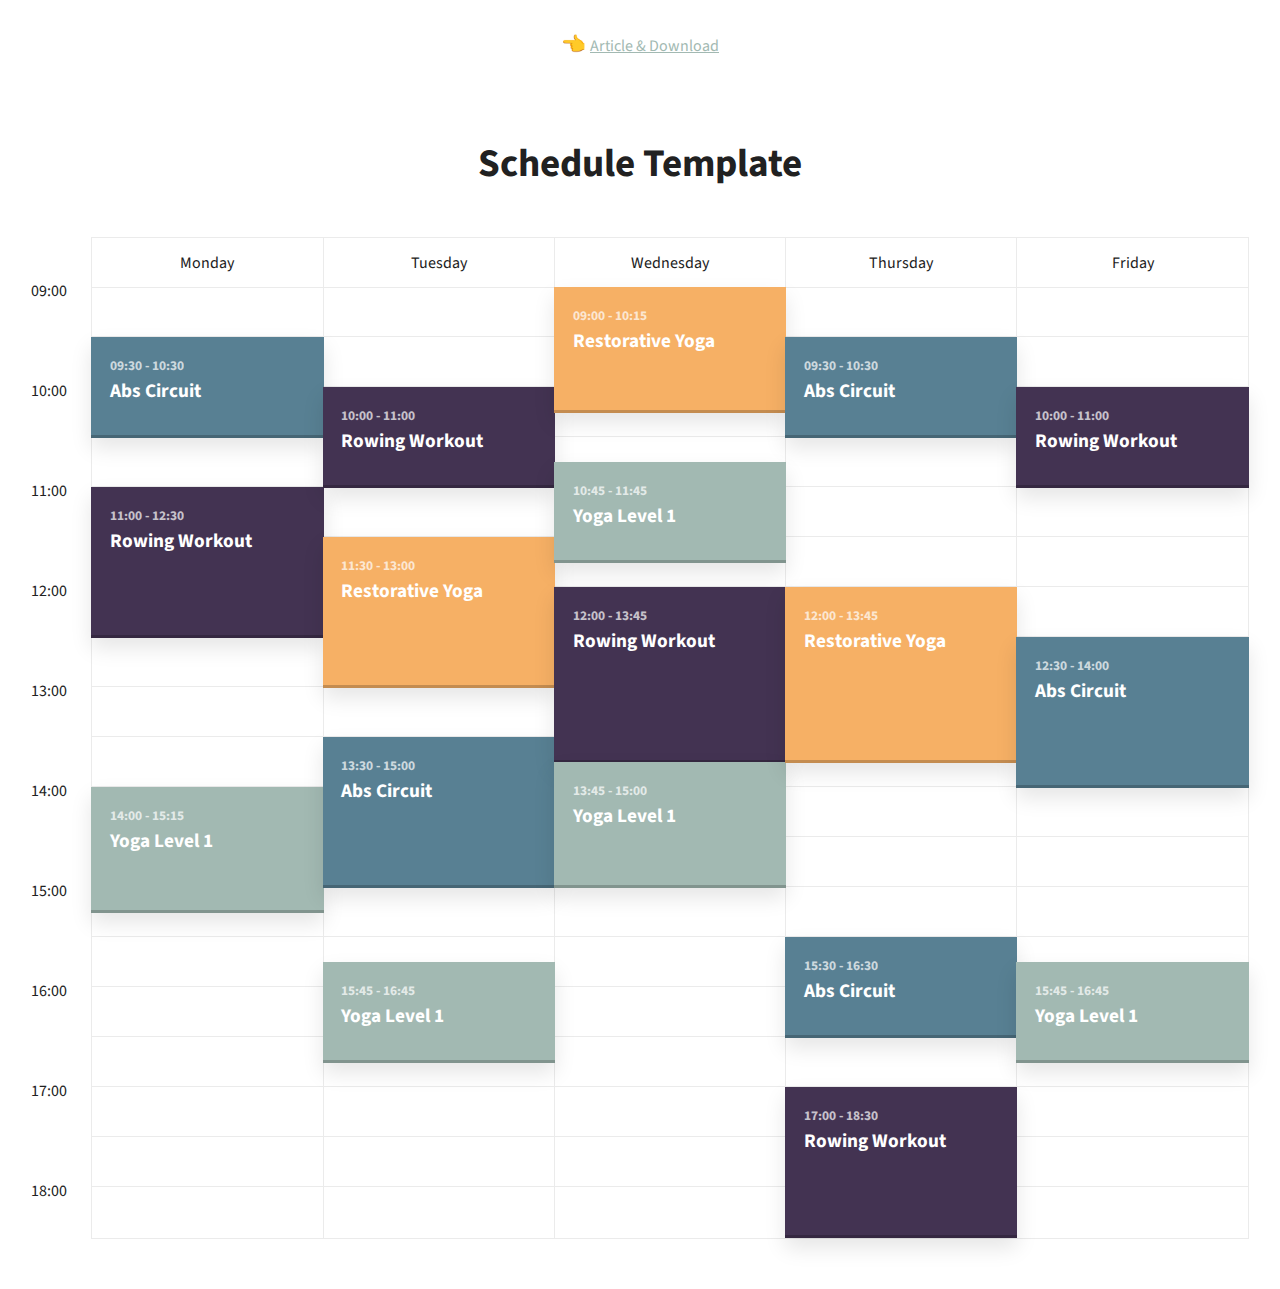
==== schedule-template-master/index.html @ 6dae5217 "better calendar placeholder" ====
<!doctype html>
<html lang="en">
<head>
  <meta charset="UTF-8">
  <meta name="viewport" content="width=device-width, initial-scale=1">
  <script>document.getElementsByTagName("html")[0].className += " js";</script>
  <link rel="stylesheet" href="assets/css/style.css">
  <title>Schedule Template | CodyHouse</title>
</head>
<body>
  <header class="cd-main-header text-center flex flex-column flex-center">
    <p class="margin-top-md margin-bottom-xl">👈 <a class="cd-article-link" href="https://codyhouse.co/gem/schedule-template">Article &amp; Download</a></p>

    <h1 class="text-xl">Schedule Template</h1>
  </header>

  <div class="cd-schedule cd-schedule--loading margin-top-lg margin-bottom-lg js-cd-schedule">
    <div class="cd-schedule__timeline">
      <ul>
        <li><span>09:00</span></li>
        <li><span>09:30</span></li>
        <li><span>10:00</span></li>
        <li><span>10:30</span></li>
        <li><span>11:00</span></li>
        <li><span>11:30</span></li>
        <li><span>12:00</span></li>
        <li><span>12:30</span></li>
        <li><span>13:00</span></li>
        <li><span>13:30</span></li>
        <li><span>14:00</span></li>
        <li><span>14:30</span></li>
        <li><span>15:00</span></li>
        <li><span>15:30</span></li>
        <li><span>16:00</span></li>
        <li><span>16:30</span></li>
        <li><span>17:00</span></li>
        <li><span>17:30</span></li>
        <li><span>18:00</span></li>
      </ul>
    </div> <!-- .cd-schedule__timeline -->
  
    <div class="cd-schedule__events">
      <ul>
        <li class="cd-schedule__group">
          <div class="cd-schedule__top-info"><span>Monday</span></div>
  
          <ul>
            <li class="cd-schedule__event">
              <a data-start="09:30" data-end="10:30" data-content="event-abs-circuit" data-event="event-1" href="#0">
                <em class="cd-schedule__name">Abs Circuit</em>
              </a>
            </li>
  
            <li class="cd-schedule__event">
              <a data-start="11:00" data-end="12:30" data-content="event-rowing-workout" data-event="event-2" href="#0">
                <em class="cd-schedule__name">Rowing Workout</em>
              </a>
            </li>
  
            <li class="cd-schedule__event">
              <a data-start="14:00" data-end="15:15"  data-content="event-yoga-1" data-event="event-3" href="#0">
                <em class="cd-schedule__name">Yoga Level 1</em>
              </a>
            </li>
          </ul>
        </li>
  
        <li class="cd-schedule__group">
          <div class="cd-schedule__top-info"><span>Tuesday</span></div>
  
          <ul>
            <li class="cd-schedule__event">
              <a data-start="10:00" data-end="11:00"  data-content="event-rowing-workout" data-event="event-2" href="#0">
                <em class="cd-schedule__name">Rowing Workout</em>
              </a>
            </li>
  
            <li class="cd-schedule__event">
              <a data-start="11:30" data-end="13:00"  data-content="event-restorative-yoga" data-event="event-4" href="#0">
                <em class="cd-schedule__name">Restorative Yoga</em>
              </a>
            </li>
  
            <li class="cd-schedule__event">
              <a data-start="13:30" data-end="15:00" data-content="event-abs-circuit" data-event="event-1" href="#0">
                <em class="cd-schedule__name">Abs Circuit</em>
              </a>
            </li>
  
            <li class="cd-schedule__event">
              <a data-start="15:45" data-end="16:45"  data-content="event-yoga-1" data-event="event-3" href="#0">
                <em class="cd-schedule__name">Yoga Level 1</em>
              </a>
            </li>
          </ul>
        </li>
  
        <li class="cd-schedule__group">
          <div class="cd-schedule__top-info"><span>Wednesday</span></div>
  
          <ul>
            <li class="cd-schedule__event">
              <a data-start="09:00" data-end="10:15" data-content="event-restorative-yoga" data-event="event-4" href="#0">
                <em class="cd-schedule__name">Restorative Yoga</em>
              </a>
            </li>
  
            <li class="cd-schedule__event">
              <a data-start="10:45" data-end="11:45" data-content="event-yoga-1" data-event="event-3" href="#0">
                <em class="cd-schedule__name">Yoga Level 1</em>
              </a>
            </li>
  
            <li class="cd-schedule__event">
              <a data-start="12:00" data-end="13:45"  data-content="event-rowing-workout" data-event="event-2" href="#0">
                <em class="cd-schedule__name">Rowing Workout</em>
              </a>
            </li>
  
            <li class="cd-schedule__event">
              <a data-start="13:45" data-end="15:00" data-content="event-yoga-1" data-event="event-3" href="#0">
                <em class="cd-schedule__name">Yoga Level 1</em>
              </a>
            </li>
          </ul>
        </li>
  
        <li class="cd-schedule__group">
          <div class="cd-schedule__top-info"><span>Thursday</span></div>
  
          <ul>
            <li class="cd-schedule__event">
              <a data-start="09:30" data-end="10:30" data-content="event-abs-circuit" data-event="event-1" href="#0">
                <em class="cd-schedule__name">Abs Circuit</em>
              </a>
            </li>
  
            <li class="cd-schedule__event">
              <a data-start="12:00" data-end="13:45" data-content="event-restorative-yoga" data-event="event-4" href="#0">
                <em class="cd-schedule__name">Restorative Yoga</em>
              </a>
            </li>
  
            <li class="cd-schedule__event">
              <a data-start="15:30" data-end="16:30" data-content="event-abs-circuit" data-event="event-1" href="#0">
                <em class="cd-schedule__name">Abs Circuit</em>
              </a>
            </li>
  
            <li class="cd-schedule__event">
              <a data-start="17:00" data-end="18:30"  data-content="event-rowing-workout" data-event="event-2" href="#0">
                <em class="cd-schedule__name">Rowing Workout</em>
              </a>
            </li>
          </ul>
        </li>
  
        <li class="cd-schedule__group">
          <div class="cd-schedule__top-info"><span>Friday</span></div>
  
          <ul>
            <li class="cd-schedule__event">
              <a data-start="10:00" data-end="11:00"  data-content="event-rowing-workout" data-event="event-2" href="#0">
                <em class="cd-schedule__name">Rowing Workout</em>
              </a>
            </li>
  
            <li class="cd-schedule__event">
              <a data-start="12:30" data-end="14:00" data-content="event-abs-circuit" data-event="event-1" href="#0">
                <em class="cd-schedule__name">Abs Circuit</em>
              </a>
            </li>
  
            <li class="cd-schedule__event">
              <a data-start="15:45" data-end="16:45"  data-content="event-yoga-1" data-event="event-3" href="#0">
                <em class="cd-schedule__name">Yoga Level 1</em>
              </a>
            </li>
          </ul>
        </li>
      </ul>
    </div>
  
    <div class="cd-schedule-modal">
      <header class="cd-schedule-modal__header">
        <div class="cd-schedule-modal__content">
          <span class="cd-schedule-modal__date"></span>
          <h3 class="cd-schedule-modal__name"></h3>
        </div>
  
        <div class="cd-schedule-modal__header-bg"></div>
      </header>
  
      <div class="cd-schedule-modal__body">
        <div class="cd-schedule-modal__event-info"></div>
        <div class="cd-schedule-modal__body-bg"></div>
      </div>
  
      <a href="#0" class="cd-schedule-modal__close text-replace">Close</a>
    </div>
  
    <div class="cd-schedule__cover-layer"></div>
  </div> <!-- .cd-schedule -->

  <script src="assets/js/util.js"></script> <!-- util functions included in the CodyHouse framework -->
  <script src="assets/js/main.js"></script>
</body>
</html>
---- schedule-template-master/assets/css/style.css ----
@import url("https://fonts.googleapis.com/css?family=Source+Sans+Pro:400,600");*,*::after,*::before{box-sizing:inherit}*{font:inherit}html,body,div,span,applet,object,iframe,h1,h2,h3,h4,h5,h6,p,blockquote,pre,a,abbr,acronym,address,big,cite,code,del,dfn,em,img,ins,kbd,q,s,samp,small,strike,strong,sub,sup,tt,var,b,u,i,center,dl,dt,dd,ol,ul,li,fieldset,form,label,legend,table,caption,tbody,tfoot,thead,tr,th,td,article,aside,canvas,details,embed,figure,figcaption,footer,header,hgroup,menu,nav,output,ruby,section,summary,time,mark,audio,video,hr{margin:0;padding:0;border:0}html{box-sizing:border-box}body{background-color:hsl(0, 0%, 100%);background-color:var(--color-bg, white)}article,aside,details,figcaption,figure,footer,header,hgroup,menu,nav,section,main,form legend{display:block}ol,ul{list-style:none}blockquote,q{quotes:none}button,input,textarea,select{margin:0}.btn,.form-control,.link,.reset{background-color:transparent;padding:0;border:0;border-radius:0;color:inherit;line-height:inherit;-webkit-appearance:none;-moz-appearance:none;appearance:none}select.form-control::-ms-expand{display:none}textarea{resize:vertical;overflow:auto;vertical-align:top}input::-ms-clear{display:none}table{border-collapse:collapse;border-spacing:0}img,video,svg{max-width:100%}[data-theme]{background-color:hsl(0, 0%, 100%);background-color:var(--color-bg, #fff);color:hsl(240, 4%, 20%);color:var(--color-contrast-high, #313135)}:root{--space-unit:  1em;--space-xxxxs: calc(0.125*var(--space-unit));--space-xxxs:  calc(0.25*var(--space-unit));--space-xxs:   calc(0.375*var(--space-unit));--space-xs:    calc(0.5*var(--space-unit));--space-sm:    calc(0.75*var(--space-unit));--space-md:    calc(1.25*var(--space-unit));--space-lg:    calc(2*var(--space-unit));--space-xl:    calc(3.25*var(--space-unit));--space-xxl:   calc(5.25*var(--space-unit));--space-xxxl:  calc(8.5*var(--space-unit));--space-xxxxl: calc(13.75*var(--space-unit));--component-padding: var(--space-md)}:root{--max-width-xxs: 32rem;--max-width-xs:  38rem;--max-width-sm:  48rem;--max-width-md:  64rem;--max-width-lg:  80rem;--max-width-xl:  90rem;--max-width-xxl: 120rem}.container{width:calc(100% - 1.25em);width:calc(100% - 2*var(--component-padding));margin-left:auto;margin-right:auto}.max-width-xxs{max-width:32rem;max-width:var(--max-width-xxs)}.max-width-xs{max-width:38rem;max-width:var(--max-width-xs)}.max-width-sm{max-width:48rem;max-width:var(--max-width-sm)}.max-width-md{max-width:64rem;max-width:var(--max-width-md)}.max-width-lg{max-width:80rem;max-width:var(--max-width-lg)}.max-width-xl{max-width:90rem;max-width:var(--max-width-xl)}.max-width-xxl{max-width:120rem;max-width:var(--max-width-xxl)}.max-width-adaptive-sm{max-width:38rem;max-width:var(--max-width-xs)}@media (min-width: 64rem){.max-width-adaptive-sm{max-width:48rem;max-width:var(--max-width-sm)}}.max-width-adaptive-md{max-width:38rem;max-width:var(--max-width-xs)}@media (min-width: 64rem){.max-width-adaptive-md{max-width:64rem;max-width:var(--max-width-md)}}.max-width-adaptive,.max-width-adaptive-lg{max-width:38rem;max-width:var(--max-width-xs)}@media (min-width: 64rem){.max-width-adaptive,.max-width-adaptive-lg{max-width:64rem;max-width:var(--max-width-md)}}@media (min-width: 90rem){.max-width-adaptive,.max-width-adaptive-lg{max-width:80rem;max-width:var(--max-width-lg)}}.max-width-adaptive-xl{max-width:38rem;max-width:var(--max-width-xs)}@media (min-width: 64rem){.max-width-adaptive-xl{max-width:64rem;max-width:var(--max-width-md)}}@media (min-width: 90rem){.max-width-adaptive-xl{max-width:90rem;max-width:var(--max-width-xl)}}.grid{--grid-gap: 0px;display:-ms-flexbox;display:flex;-ms-flex-wrap:wrap;flex-wrap:wrap}.grid>*{-ms-flex-preferred-size:100%;flex-basis:100%}[class*="grid-gap"]{margin-bottom:1em * -1;margin-bottom:calc(var(--grid-gap, 1em)*-1);margin-right:1em * -1;margin-right:calc(var(--grid-gap, 1em)*-1)}[class*="grid-gap"]>*{margin-bottom:1em;margin-bottom:var(--grid-gap, 1em);margin-right:1em;margin-right:var(--grid-gap, 1em)}.grid-gap-xxxxs{--grid-gap: var(--space-xxxxs)}.grid-gap-xxxs{--grid-gap: var(--space-xxxs)}.grid-gap-xxs{--grid-gap: var(--space-xxs)}.grid-gap-xs{--grid-gap: var(--space-xs)}.grid-gap-sm{--grid-gap: var(--space-sm)}.grid-gap-md{--grid-gap: var(--space-md)}.grid-gap-lg{--grid-gap: var(--space-lg)}.grid-gap-xl{--grid-gap: var(--space-xl)}.grid-gap-xxl{--grid-gap: var(--space-xxl)}.grid-gap-xxxl{--grid-gap: var(--space-xxxl)}.grid-gap-xxxxl{--grid-gap: var(--space-xxxxl)}.col{-ms-flex-positive:1;flex-grow:1;-ms-flex-preferred-size:0;flex-basis:0;max-width:100%}.col-1{-ms-flex-preferred-size:calc(8.33% - 0.01px - 1em);-ms-flex-preferred-size:calc(8.33% - 0.01px - var(--grid-gap, 1em));flex-basis:calc(8.33% - 0.01px - 1em);flex-basis:calc(8.33% - 0.01px - var(--grid-gap, 1em));max-width:calc(8.33% - 0.01px - 1em);max-width:calc(8.33% - 0.01px - var(--grid-gap, 1em))}.col-2{-ms-flex-preferred-size:calc(16.66% - 0.01px - 1em);-ms-flex-preferred-size:calc(16.66% - 0.01px - var(--grid-gap, 1em));flex-basis:calc(16.66% - 0.01px - 1em);flex-basis:calc(16.66% - 0.01px - var(--grid-gap, 1em));max-width:calc(16.66% - 0.01px - 1em);max-width:calc(16.66% - 0.01px - var(--grid-gap, 1em))}.col-3{-ms-flex-preferred-size:calc(25% - 0.01px - 1em);-ms-flex-preferred-size:calc(25% - 0.01px - var(--grid-gap, 1em));flex-basis:calc(25% - 0.01px - 1em);flex-basis:calc(25% - 0.01px - var(--grid-gap, 1em));max-width:calc(25% - 0.01px - 1em);max-width:calc(25% - 0.01px - var(--grid-gap, 1em))}.col-4{-ms-flex-preferred-size:calc(33.33% - 0.01px - 1em);-ms-flex-preferred-size:calc(33.33% - 0.01px - var(--grid-gap, 1em));flex-basis:calc(33.33% - 0.01px - 1em);flex-basis:calc(33.33% - 0.01px - var(--grid-gap, 1em));max-width:calc(33.33% - 0.01px - 1em);max-width:calc(33.33% - 0.01px - var(--grid-gap, 1em))}.col-5{-ms-flex-preferred-size:calc(41.66% - 0.01px - 1em);-ms-flex-preferred-size:calc(41.66% - 0.01px - var(--grid-gap, 1em));flex-basis:calc(41.66% - 0.01px - 1em);flex-basis:calc(41.66% - 0.01px - var(--grid-gap, 1em));max-width:calc(41.66% - 0.01px - 1em);max-width:calc(41.66% - 0.01px - var(--grid-gap, 1em))}.col-6{-ms-flex-preferred-size:calc(50% - 0.01px - 1em);-ms-flex-preferred-size:calc(50% - 0.01px - var(--grid-gap, 1em));flex-basis:calc(50% - 0.01px - 1em);flex-basis:calc(50% - 0.01px - var(--grid-gap, 1em));max-width:calc(50% - 0.01px - 1em);max-width:calc(50% - 0.01px - var(--grid-gap, 1em))}.col-7{-ms-flex-preferred-size:calc(58.33% - 0.01px - 1em);-ms-flex-preferred-size:calc(58.33% - 0.01px - var(--grid-gap, 1em));flex-basis:calc(58.33% - 0.01px - 1em);flex-basis:calc(58.33% - 0.01px - var(--grid-gap, 1em));max-width:calc(58.33% - 0.01px - 1em);max-width:calc(58.33% - 0.01px - var(--grid-gap, 1em))}.col-8{-ms-flex-preferred-size:calc(66.66% - 0.01px - 1em);-ms-flex-preferred-size:calc(66.66% - 0.01px - var(--grid-gap, 1em));flex-basis:calc(66.66% - 0.01px - 1em);flex-basis:calc(66.66% - 0.01px - var(--grid-gap, 1em));max-width:calc(66.66% - 0.01px - 1em);max-width:calc(66.66% - 0.01px - var(--grid-gap, 1em))}.col-9{-ms-flex-preferred-size:calc(75% - 0.01px - 1em);-ms-flex-preferred-size:calc(75% - 0.01px - var(--grid-gap, 1em));flex-basis:calc(75% - 0.01px - 1em);flex-basis:calc(75% - 0.01px - var(--grid-gap, 1em));max-width:calc(75% - 0.01px - 1em);max-width:calc(75% - 0.01px - var(--grid-gap, 1em))}.col-10{-ms-flex-preferred-size:calc(83.33% - 0.01px - 1em);-ms-flex-preferred-size:calc(83.33% - 0.01px - var(--grid-gap, 1em));flex-basis:calc(83.33% - 0.01px - 1em);flex-basis:calc(83.33% - 0.01px - var(--grid-gap, 1em));max-width:calc(83.33% - 0.01px - 1em);max-width:calc(83.33% - 0.01px - var(--grid-gap, 1em))}.col-11{-ms-flex-preferred-size:calc(91.66% - 0.01px - 1em);-ms-flex-preferred-size:calc(91.66% - 0.01px - var(--grid-gap, 1em));flex-basis:calc(91.66% - 0.01px - 1em);flex-basis:calc(91.66% - 0.01px - var(--grid-gap, 1em));max-width:calc(91.66% - 0.01px - 1em);max-width:calc(91.66% - 0.01px - var(--grid-gap, 1em))}.col-12{-ms-flex-preferred-size:calc(100% - 0.01px - 1em);-ms-flex-preferred-size:calc(100% - 0.01px - var(--grid-gap, 1em));flex-basis:calc(100% - 0.01px - 1em);flex-basis:calc(100% - 0.01px - var(--grid-gap, 1em));max-width:calc(100% - 0.01px - 1em);max-width:calc(100% - 0.01px - var(--grid-gap, 1em))}@media (min-width: 32rem){.col\@xs{-ms-flex-positive:1;flex-grow:1;-ms-flex-preferred-size:0;flex-basis:0;max-width:100%}.col-1\@xs{-ms-flex-preferred-size:calc(8.33% - 0.01px - 1em);-ms-flex-preferred-size:calc(8.33% - 0.01px - var(--grid-gap, 1em));flex-basis:calc(8.33% - 0.01px - 1em);flex-basis:calc(8.33% - 0.01px - var(--grid-gap, 1em));max-width:calc(8.33% - 0.01px - 1em);max-width:calc(8.33% - 0.01px - var(--grid-gap, 1em))}.col-2\@xs{-ms-flex-preferred-size:calc(16.66% - 0.01px - 1em);-ms-flex-preferred-size:calc(16.66% - 0.01px - var(--grid-gap, 1em));flex-basis:calc(16.66% - 0.01px - 1em);flex-basis:calc(16.66% - 0.01px - var(--grid-gap, 1em));max-width:calc(16.66% - 0.01px - 1em);max-width:calc(16.66% - 0.01px - var(--grid-gap, 1em))}.col-3\@xs{-ms-flex-preferred-size:calc(25% - 0.01px - 1em);-ms-flex-preferred-size:calc(25% - 0.01px - var(--grid-gap, 1em));flex-basis:calc(25% - 0.01px - 1em);flex-basis:calc(25% - 0.01px - var(--grid-gap, 1em));max-width:calc(25% - 0.01px - 1em);max-width:calc(25% - 0.01px - var(--grid-gap, 1em))}.col-4\@xs{-ms-flex-preferred-size:calc(33.33% - 0.01px - 1em);-ms-flex-preferred-size:calc(33.33% - 0.01px - var(--grid-gap, 1em));flex-basis:calc(33.33% - 0.01px - 1em);flex-basis:calc(33.33% - 0.01px - var(--grid-gap, 1em));max-width:calc(33.33% - 0.01px - 1em);max-width:calc(33.33% - 0.01px - var(--grid-gap, 1em))}.col-5\@xs{-ms-flex-preferred-size:calc(41.66% - 0.01px - 1em);-ms-flex-preferred-size:calc(41.66% - 0.01px - var(--grid-gap, 1em));flex-basis:calc(41.66% - 0.01px - 1em);flex-basis:calc(41.66% - 0.01px - var(--grid-gap, 1em));max-width:calc(41.66% - 0.01px - 1em);max-width:calc(41.66% - 0.01px - var(--grid-gap, 1em))}.col-6\@xs{-ms-flex-preferred-size:calc(50% - 0.01px - 1em);-ms-flex-preferred-size:calc(50% - 0.01px - var(--grid-gap, 1em));flex-basis:calc(50% - 0.01px - 1em);flex-basis:calc(50% - 0.01px - var(--grid-gap, 1em));max-width:calc(50% - 0.01px - 1em);max-width:calc(50% - 0.01px - var(--grid-gap, 1em))}.col-7\@xs{-ms-flex-preferred-size:calc(58.33% - 0.01px - 1em);-ms-flex-preferred-size:calc(58.33% - 0.01px - var(--grid-gap, 1em));flex-basis:calc(58.33% - 0.01px - 1em);flex-basis:calc(58.33% - 0.01px - var(--grid-gap, 1em));max-width:calc(58.33% - 0.01px - 1em);max-width:calc(58.33% - 0.01px - var(--grid-gap, 1em))}.col-8\@xs{-ms-flex-preferred-size:calc(66.66% - 0.01px - 1em);-ms-flex-preferred-size:calc(66.66% - 0.01px - var(--grid-gap, 1em));flex-basis:calc(66.66% - 0.01px - 1em);flex-basis:calc(66.66% - 0.01px - var(--grid-gap, 1em));max-width:calc(66.66% - 0.01px - 1em);max-width:calc(66.66% - 0.01px - var(--grid-gap, 1em))}.col-9\@xs{-ms-flex-preferred-size:calc(75% - 0.01px - 1em);-ms-flex-preferred-size:calc(75% - 0.01px - var(--grid-gap, 1em));flex-basis:calc(75% - 0.01px - 1em);flex-basis:calc(75% - 0.01px - var(--grid-gap, 1em));max-width:calc(75% - 0.01px - 1em);max-width:calc(75% - 0.01px - var(--grid-gap, 1em))}.col-10\@xs{-ms-flex-preferred-size:calc(83.33% - 0.01px - 1em);-ms-flex-preferred-size:calc(83.33% - 0.01px - var(--grid-gap, 1em));flex-basis:calc(83.33% - 0.01px - 1em);flex-basis:calc(83.33% - 0.01px - var(--grid-gap, 1em));max-width:calc(83.33% - 0.01px - 1em);max-width:calc(83.33% - 0.01px - var(--grid-gap, 1em))}.col-11\@xs{-ms-flex-preferred-size:calc(91.66% - 0.01px - 1em);-ms-flex-preferred-size:calc(91.66% - 0.01px - var(--grid-gap, 1em));flex-basis:calc(91.66% - 0.01px - 1em);flex-basis:calc(91.66% - 0.01px - var(--grid-gap, 1em));max-width:calc(91.66% - 0.01px - 1em);max-width:calc(91.66% - 0.01px - var(--grid-gap, 1em))}.col-12\@xs{-ms-flex-preferred-size:calc(100% - 0.01px - 1em);-ms-flex-preferred-size:calc(100% - 0.01px - var(--grid-gap, 1em));flex-basis:calc(100% - 0.01px - 1em);flex-basis:calc(100% - 0.01px - var(--grid-gap, 1em));max-width:calc(100% - 0.01px - 1em);max-width:calc(100% - 0.01px - var(--grid-gap, 1em))}}@media (min-width: 48rem){.col\@sm{-ms-flex-positive:1;flex-grow:1;-ms-flex-preferred-size:0;flex-basis:0;max-width:100%}.col-1\@sm{-ms-flex-preferred-size:calc(8.33% - 0.01px - 1em);-ms-flex-preferred-size:calc(8.33% - 0.01px - var(--grid-gap, 1em));flex-basis:calc(8.33% - 0.01px - 1em);flex-basis:calc(8.33% - 0.01px - var(--grid-gap, 1em));max-width:calc(8.33% - 0.01px - 1em);max-width:calc(8.33% - 0.01px - var(--grid-gap, 1em))}.col-2\@sm{-ms-flex-preferred-size:calc(16.66% - 0.01px - 1em);-ms-flex-preferred-size:calc(16.66% - 0.01px - var(--grid-gap, 1em));flex-basis:calc(16.66% - 0.01px - 1em);flex-basis:calc(16.66% - 0.01px - var(--grid-gap, 1em));max-width:calc(16.66% - 0.01px - 1em);max-width:calc(16.66% - 0.01px - var(--grid-gap, 1em))}.col-3\@sm{-ms-flex-preferred-size:calc(25% - 0.01px - 1em);-ms-flex-preferred-size:calc(25% - 0.01px - var(--grid-gap, 1em));flex-basis:calc(25% - 0.01px - 1em);flex-basis:calc(25% - 0.01px - var(--grid-gap, 1em));max-width:calc(25% - 0.01px - 1em);max-width:calc(25% - 0.01px - var(--grid-gap, 1em))}.col-4\@sm{-ms-flex-preferred-size:calc(33.33% - 0.01px - 1em);-ms-flex-preferred-size:calc(33.33% - 0.01px - var(--grid-gap, 1em));flex-basis:calc(33.33% - 0.01px - 1em);flex-basis:calc(33.33% - 0.01px - var(--grid-gap, 1em));max-width:calc(33.33% - 0.01px - 1em);max-width:calc(33.33% - 0.01px - var(--grid-gap, 1em))}.col-5\@sm{-ms-flex-preferred-size:calc(41.66% - 0.01px - 1em);-ms-flex-preferred-size:calc(41.66% - 0.01px - var(--grid-gap, 1em));flex-basis:calc(41.66% - 0.01px - 1em);flex-basis:calc(41.66% - 0.01px - var(--grid-gap, 1em));max-width:calc(41.66% - 0.01px - 1em);max-width:calc(41.66% - 0.01px - var(--grid-gap, 1em))}.col-6\@sm{-ms-flex-preferred-size:calc(50% - 0.01px - 1em);-ms-flex-preferred-size:calc(50% - 0.01px - var(--grid-gap, 1em));flex-basis:calc(50% - 0.01px - 1em);flex-basis:calc(50% - 0.01px - var(--grid-gap, 1em));max-width:calc(50% - 0.01px - 1em);max-width:calc(50% - 0.01px - var(--grid-gap, 1em))}.col-7\@sm{-ms-flex-preferred-size:calc(58.33% - 0.01px - 1em);-ms-flex-preferred-size:calc(58.33% - 0.01px - var(--grid-gap, 1em));flex-basis:calc(58.33% - 0.01px - 1em);flex-basis:calc(58.33% - 0.01px - var(--grid-gap, 1em));max-width:calc(58.33% - 0.01px - 1em);max-width:calc(58.33% - 0.01px - var(--grid-gap, 1em))}.col-8\@sm{-ms-flex-preferred-size:calc(66.66% - 0.01px - 1em);-ms-flex-preferred-size:calc(66.66% - 0.01px - var(--grid-gap, 1em));flex-basis:calc(66.66% - 0.01px - 1em);flex-basis:calc(66.66% - 0.01px - var(--grid-gap, 1em));max-width:calc(66.66% - 0.01px - 1em);max-width:calc(66.66% - 0.01px - var(--grid-gap, 1em))}.col-9\@sm{-ms-flex-preferred-size:calc(75% - 0.01px - 1em);-ms-flex-preferred-size:calc(75% - 0.01px - var(--grid-gap, 1em));flex-basis:calc(75% - 0.01px - 1em);flex-basis:calc(75% - 0.01px - var(--grid-gap, 1em));max-width:calc(75% - 0.01px - 1em);max-width:calc(75% - 0.01px - var(--grid-gap, 1em))}.col-10\@sm{-ms-flex-preferred-size:calc(83.33% - 0.01px - 1em);-ms-flex-preferred-size:calc(83.33% - 0.01px - var(--grid-gap, 1em));flex-basis:calc(83.33% - 0.01px - 1em);flex-basis:calc(83.33% - 0.01px - var(--grid-gap, 1em));max-width:calc(83.33% - 0.01px - 1em);max-width:calc(83.33% - 0.01px - var(--grid-gap, 1em))}.col-11\@sm{-ms-flex-preferred-size:calc(91.66% - 0.01px - 1em);-ms-flex-preferred-size:calc(91.66% - 0.01px - var(--grid-gap, 1em));flex-basis:calc(91.66% - 0.01px - 1em);flex-basis:calc(91.66% - 0.01px - var(--grid-gap, 1em));max-width:calc(91.66% - 0.01px - 1em);max-width:calc(91.66% - 0.01px - var(--grid-gap, 1em))}.col-12\@sm{-ms-flex-preferred-size:calc(100% - 0.01px - 1em);-ms-flex-preferred-size:calc(100% - 0.01px - var(--grid-gap, 1em));flex-basis:calc(100% - 0.01px - 1em);flex-basis:calc(100% - 0.01px - var(--grid-gap, 1em));max-width:calc(100% - 0.01px - 1em);max-width:calc(100% - 0.01px - var(--grid-gap, 1em))}}@media (min-width: 64rem){.col\@md{-ms-flex-positive:1;flex-grow:1;-ms-flex-preferred-size:0;flex-basis:0;max-width:100%}.col-1\@md{-ms-flex-preferred-size:calc(8.33% - 0.01px - 1em);-ms-flex-preferred-size:calc(8.33% - 0.01px - var(--grid-gap, 1em));flex-basis:calc(8.33% - 0.01px - 1em);flex-basis:calc(8.33% - 0.01px - var(--grid-gap, 1em));max-width:calc(8.33% - 0.01px - 1em);max-width:calc(8.33% - 0.01px - var(--grid-gap, 1em))}.col-2\@md{-ms-flex-preferred-size:calc(16.66% - 0.01px - 1em);-ms-flex-preferred-size:calc(16.66% - 0.01px - var(--grid-gap, 1em));flex-basis:calc(16.66% - 0.01px - 1em);flex-basis:calc(16.66% - 0.01px - var(--grid-gap, 1em));max-width:calc(16.66% - 0.01px - 1em);max-width:calc(16.66% - 0.01px - var(--grid-gap, 1em))}.col-3\@md{-ms-flex-preferred-size:calc(25% - 0.01px - 1em);-ms-flex-preferred-size:calc(25% - 0.01px - var(--grid-gap, 1em));flex-basis:calc(25% - 0.01px - 1em);flex-basis:calc(25% - 0.01px - var(--grid-gap, 1em));max-width:calc(25% - 0.01px - 1em);max-width:calc(25% - 0.01px - var(--grid-gap, 1em))}.col-4\@md{-ms-flex-preferred-size:calc(33.33% - 0.01px - 1em);-ms-flex-preferred-size:calc(33.33% - 0.01px - var(--grid-gap, 1em));flex-basis:calc(33.33% - 0.01px - 1em);flex-basis:calc(33.33% - 0.01px - var(--grid-gap, 1em));max-width:calc(33.33% - 0.01px - 1em);max-width:calc(33.33% - 0.01px - var(--grid-gap, 1em))}.col-5\@md{-ms-flex-preferred-size:calc(41.66% - 0.01px - 1em);-ms-flex-preferred-size:calc(41.66% - 0.01px - var(--grid-gap, 1em));flex-basis:calc(41.66% - 0.01px - 1em);flex-basis:calc(41.66% - 0.01px - var(--grid-gap, 1em));max-width:calc(41.66% - 0.01px - 1em);max-width:calc(41.66% - 0.01px - var(--grid-gap, 1em))}.col-6\@md{-ms-flex-preferred-size:calc(50% - 0.01px - 1em);-ms-flex-preferred-size:calc(50% - 0.01px - var(--grid-gap, 1em));flex-basis:calc(50% - 0.01px - 1em);flex-basis:calc(50% - 0.01px - var(--grid-gap, 1em));max-width:calc(50% - 0.01px - 1em);max-width:calc(50% - 0.01px - var(--grid-gap, 1em))}.col-7\@md{-ms-flex-preferred-size:calc(58.33% - 0.01px - 1em);-ms-flex-preferred-size:calc(58.33% - 0.01px - var(--grid-gap, 1em));flex-basis:calc(58.33% - 0.01px - 1em);flex-basis:calc(58.33% - 0.01px - var(--grid-gap, 1em));max-width:calc(58.33% - 0.01px - 1em);max-width:calc(58.33% - 0.01px - var(--grid-gap, 1em))}.col-8\@md{-ms-flex-preferred-size:calc(66.66% - 0.01px - 1em);-ms-flex-preferred-size:calc(66.66% - 0.01px - var(--grid-gap, 1em));flex-basis:calc(66.66% - 0.01px - 1em);flex-basis:calc(66.66% - 0.01px - var(--grid-gap, 1em));max-width:calc(66.66% - 0.01px - 1em);max-width:calc(66.66% - 0.01px - var(--grid-gap, 1em))}.col-9\@md{-ms-flex-preferred-size:calc(75% - 0.01px - 1em);-ms-flex-preferred-size:calc(75% - 0.01px - var(--grid-gap, 1em));flex-basis:calc(75% - 0.01px - 1em);flex-basis:calc(75% - 0.01px - var(--grid-gap, 1em));max-width:calc(75% - 0.01px - 1em);max-width:calc(75% - 0.01px - var(--grid-gap, 1em))}.col-10\@md{-ms-flex-preferred-size:calc(83.33% - 0.01px - 1em);-ms-flex-preferred-size:calc(83.33% - 0.01px - var(--grid-gap, 1em));flex-basis:calc(83.33% - 0.01px - 1em);flex-basis:calc(83.33% - 0.01px - var(--grid-gap, 1em));max-width:calc(83.33% - 0.01px - 1em);max-width:calc(83.33% - 0.01px - var(--grid-gap, 1em))}.col-11\@md{-ms-flex-preferred-size:calc(91.66% - 0.01px - 1em);-ms-flex-preferred-size:calc(91.66% - 0.01px - var(--grid-gap, 1em));flex-basis:calc(91.66% - 0.01px - 1em);flex-basis:calc(91.66% - 0.01px - var(--grid-gap, 1em));max-width:calc(91.66% - 0.01px - 1em);max-width:calc(91.66% - 0.01px - var(--grid-gap, 1em))}.col-12\@md{-ms-flex-preferred-size:calc(100% - 0.01px - 1em);-ms-flex-preferred-size:calc(100% - 0.01px - var(--grid-gap, 1em));flex-basis:calc(100% - 0.01px - 1em);flex-basis:calc(100% - 0.01px - var(--grid-gap, 1em));max-width:calc(100% - 0.01px - 1em);max-width:calc(100% - 0.01px - var(--grid-gap, 1em))}}@media (min-width: 80rem){.col\@lg{-ms-flex-positive:1;flex-grow:1;-ms-flex-preferred-size:0;flex-basis:0;max-width:100%}.col-1\@lg{-ms-flex-preferred-size:calc(8.33% - 0.01px - 1em);-ms-flex-preferred-size:calc(8.33% - 0.01px - var(--grid-gap, 1em));flex-basis:calc(8.33% - 0.01px - 1em);flex-basis:calc(8.33% - 0.01px - var(--grid-gap, 1em));max-width:calc(8.33% - 0.01px - 1em);max-width:calc(8.33% - 0.01px - var(--grid-gap, 1em))}.col-2\@lg{-ms-flex-preferred-size:calc(16.66% - 0.01px - 1em);-ms-flex-preferred-size:calc(16.66% - 0.01px - var(--grid-gap, 1em));flex-basis:calc(16.66% - 0.01px - 1em);flex-basis:calc(16.66% - 0.01px - var(--grid-gap, 1em));max-width:calc(16.66% - 0.01px - 1em);max-width:calc(16.66% - 0.01px - var(--grid-gap, 1em))}.col-3\@lg{-ms-flex-preferred-size:calc(25% - 0.01px - 1em);-ms-flex-preferred-size:calc(25% - 0.01px - var(--grid-gap, 1em));flex-basis:calc(25% - 0.01px - 1em);flex-basis:calc(25% - 0.01px - var(--grid-gap, 1em));max-width:calc(25% - 0.01px - 1em);max-width:calc(25% - 0.01px - var(--grid-gap, 1em))}.col-4\@lg{-ms-flex-preferred-size:calc(33.33% - 0.01px - 1em);-ms-flex-preferred-size:calc(33.33% - 0.01px - var(--grid-gap, 1em));flex-basis:calc(33.33% - 0.01px - 1em);flex-basis:calc(33.33% - 0.01px - var(--grid-gap, 1em));max-width:calc(33.33% - 0.01px - 1em);max-width:calc(33.33% - 0.01px - var(--grid-gap, 1em))}.col-5\@lg{-ms-flex-preferred-size:calc(41.66% - 0.01px - 1em);-ms-flex-preferred-size:calc(41.66% - 0.01px - var(--grid-gap, 1em));flex-basis:calc(41.66% - 0.01px - 1em);flex-basis:calc(41.66% - 0.01px - var(--grid-gap, 1em));max-width:calc(41.66% - 0.01px - 1em);max-width:calc(41.66% - 0.01px - var(--grid-gap, 1em))}.col-6\@lg{-ms-flex-preferred-size:calc(50% - 0.01px - 1em);-ms-flex-preferred-size:calc(50% - 0.01px - var(--grid-gap, 1em));flex-basis:calc(50% - 0.01px - 1em);flex-basis:calc(50% - 0.01px - var(--grid-gap, 1em));max-width:calc(50% - 0.01px - 1em);max-width:calc(50% - 0.01px - var(--grid-gap, 1em))}.col-7\@lg{-ms-flex-preferred-size:calc(58.33% - 0.01px - 1em);-ms-flex-preferred-size:calc(58.33% - 0.01px - var(--grid-gap, 1em));flex-basis:calc(58.33% - 0.01px - 1em);flex-basis:calc(58.33% - 0.01px - var(--grid-gap, 1em));max-width:calc(58.33% - 0.01px - 1em);max-width:calc(58.33% - 0.01px - var(--grid-gap, 1em))}.col-8\@lg{-ms-flex-preferred-size:calc(66.66% - 0.01px - 1em);-ms-flex-preferred-size:calc(66.66% - 0.01px - var(--grid-gap, 1em));flex-basis:calc(66.66% - 0.01px - 1em);flex-basis:calc(66.66% - 0.01px - var(--grid-gap, 1em));max-width:calc(66.66% - 0.01px - 1em);max-width:calc(66.66% - 0.01px - var(--grid-gap, 1em))}.col-9\@lg{-ms-flex-preferred-size:calc(75% - 0.01px - 1em);-ms-flex-preferred-size:calc(75% - 0.01px - var(--grid-gap, 1em));flex-basis:calc(75% - 0.01px - 1em);flex-basis:calc(75% - 0.01px - var(--grid-gap, 1em));max-width:calc(75% - 0.01px - 1em);max-width:calc(75% - 0.01px - var(--grid-gap, 1em))}.col-10\@lg{-ms-flex-preferred-size:calc(83.33% - 0.01px - 1em);-ms-flex-preferred-size:calc(83.33% - 0.01px - var(--grid-gap, 1em));flex-basis:calc(83.33% - 0.01px - 1em);flex-basis:calc(83.33% - 0.01px - var(--grid-gap, 1em));max-width:calc(83.33% - 0.01px - 1em);max-width:calc(83.33% - 0.01px - var(--grid-gap, 1em))}.col-11\@lg{-ms-flex-preferred-size:calc(91.66% - 0.01px - 1em);-ms-flex-preferred-size:calc(91.66% - 0.01px - var(--grid-gap, 1em));flex-basis:calc(91.66% - 0.01px - 1em);flex-basis:calc(91.66% - 0.01px - var(--grid-gap, 1em));max-width:calc(91.66% - 0.01px - 1em);max-width:calc(91.66% - 0.01px - var(--grid-gap, 1em))}.col-12\@lg{-ms-flex-preferred-size:calc(100% - 0.01px - 1em);-ms-flex-preferred-size:calc(100% - 0.01px - var(--grid-gap, 1em));flex-basis:calc(100% - 0.01px - 1em);flex-basis:calc(100% - 0.01px - var(--grid-gap, 1em));max-width:calc(100% - 0.01px - 1em);max-width:calc(100% - 0.01px - var(--grid-gap, 1em))}}@media (min-width: 90rem){.col\@xl{-ms-flex-positive:1;flex-grow:1;-ms-flex-preferred-size:0;flex-basis:0;max-width:100%}.col-1\@xl{-ms-flex-preferred-size:calc(8.33% - 0.01px - 1em);-ms-flex-preferred-size:calc(8.33% - 0.01px - var(--grid-gap, 1em));flex-basis:calc(8.33% - 0.01px - 1em);flex-basis:calc(8.33% - 0.01px - var(--grid-gap, 1em));max-width:calc(8.33% - 0.01px - 1em);max-width:calc(8.33% - 0.01px - var(--grid-gap, 1em))}.col-2\@xl{-ms-flex-preferred-size:calc(16.66% - 0.01px - 1em);-ms-flex-preferred-size:calc(16.66% - 0.01px - var(--grid-gap, 1em));flex-basis:calc(16.66% - 0.01px - 1em);flex-basis:calc(16.66% - 0.01px - var(--grid-gap, 1em));max-width:calc(16.66% - 0.01px - 1em);max-width:calc(16.66% - 0.01px - var(--grid-gap, 1em))}.col-3\@xl{-ms-flex-preferred-size:calc(25% - 0.01px - 1em);-ms-flex-preferred-size:calc(25% - 0.01px - var(--grid-gap, 1em));flex-basis:calc(25% - 0.01px - 1em);flex-basis:calc(25% - 0.01px - var(--grid-gap, 1em));max-width:calc(25% - 0.01px - 1em);max-width:calc(25% - 0.01px - var(--grid-gap, 1em))}.col-4\@xl{-ms-flex-preferred-size:calc(33.33% - 0.01px - 1em);-ms-flex-preferred-size:calc(33.33% - 0.01px - var(--grid-gap, 1em));flex-basis:calc(33.33% - 0.01px - 1em);flex-basis:calc(33.33% - 0.01px - var(--grid-gap, 1em));max-width:calc(33.33% - 0.01px - 1em);max-width:calc(33.33% - 0.01px - var(--grid-gap, 1em))}.col-5\@xl{-ms-flex-preferred-size:calc(41.66% - 0.01px - 1em);-ms-flex-preferred-size:calc(41.66% - 0.01px - var(--grid-gap, 1em));flex-basis:calc(41.66% - 0.01px - 1em);flex-basis:calc(41.66% - 0.01px - var(--grid-gap, 1em));max-width:calc(41.66% - 0.01px - 1em);max-width:calc(41.66% - 0.01px - var(--grid-gap, 1em))}.col-6\@xl{-ms-flex-preferred-size:calc(50% - 0.01px - 1em);-ms-flex-preferred-size:calc(50% - 0.01px - var(--grid-gap, 1em));flex-basis:calc(50% - 0.01px - 1em);flex-basis:calc(50% - 0.01px - var(--grid-gap, 1em));max-width:calc(50% - 0.01px - 1em);max-width:calc(50% - 0.01px - var(--grid-gap, 1em))}.col-7\@xl{-ms-flex-preferred-size:calc(58.33% - 0.01px - 1em);-ms-flex-preferred-size:calc(58.33% - 0.01px - var(--grid-gap, 1em));flex-basis:calc(58.33% - 0.01px - 1em);flex-basis:calc(58.33% - 0.01px - var(--grid-gap, 1em));max-width:calc(58.33% - 0.01px - 1em);max-width:calc(58.33% - 0.01px - var(--grid-gap, 1em))}.col-8\@xl{-ms-flex-preferred-size:calc(66.66% - 0.01px - 1em);-ms-flex-preferred-size:calc(66.66% - 0.01px - var(--grid-gap, 1em));flex-basis:calc(66.66% - 0.01px - 1em);flex-basis:calc(66.66% - 0.01px - var(--grid-gap, 1em));max-width:calc(66.66% - 0.01px - 1em);max-width:calc(66.66% - 0.01px - var(--grid-gap, 1em))}.col-9\@xl{-ms-flex-preferred-size:calc(75% - 0.01px - 1em);-ms-flex-preferred-size:calc(75% - 0.01px - var(--grid-gap, 1em));flex-basis:calc(75% - 0.01px - 1em);flex-basis:calc(75% - 0.01px - var(--grid-gap, 1em));max-width:calc(75% - 0.01px - 1em);max-width:calc(75% - 0.01px - var(--grid-gap, 1em))}.col-10\@xl{-ms-flex-preferred-size:calc(83.33% - 0.01px - 1em);-ms-flex-preferred-size:calc(83.33% - 0.01px - var(--grid-gap, 1em));flex-basis:calc(83.33% - 0.01px - 1em);flex-basis:calc(83.33% - 0.01px - var(--grid-gap, 1em));max-width:calc(83.33% - 0.01px - 1em);max-width:calc(83.33% - 0.01px - var(--grid-gap, 1em))}.col-11\@xl{-ms-flex-preferred-size:calc(91.66% - 0.01px - 1em);-ms-flex-preferred-size:calc(91.66% - 0.01px - var(--grid-gap, 1em));flex-basis:calc(91.66% - 0.01px - 1em);flex-basis:calc(91.66% - 0.01px - var(--grid-gap, 1em));max-width:calc(91.66% - 0.01px - 1em);max-width:calc(91.66% - 0.01px - var(--grid-gap, 1em))}.col-12\@xl{-ms-flex-preferred-size:calc(100% - 0.01px - 1em);-ms-flex-preferred-size:calc(100% - 0.01px - var(--grid-gap, 1em));flex-basis:calc(100% - 0.01px - 1em);flex-basis:calc(100% - 0.01px - var(--grid-gap, 1em));max-width:calc(100% - 0.01px - 1em);max-width:calc(100% - 0.01px - var(--grid-gap, 1em))}}:root{--radius-sm: calc(var(--radius, 0.25em)/2);--radius-md: var(--radius, 0.25em);--radius-lg: calc(var(--radius, 0.25em)*2);--shadow-sm: 0 1px 2px rgba(0, 0, 0, .085), 0 1px 8px rgba(0, 0, 0, .1);--shadow-md: 0 1px 8px rgba(0, 0, 0, .1), 0 8px 24px rgba(0, 0, 0, .15);--shadow-lg: 0 1px 8px rgba(0, 0, 0, .1), 0 16px 48px rgba(0, 0, 0, .1), 0 24px 60px rgba(0, 0, 0, .1);--bounce: cubic-bezier(0.175, 0.885, 0.32, 1.275);--ease-in-out: cubic-bezier(0.645, 0.045, 0.355, 1);--ease-in: cubic-bezier(0.55, 0.055, 0.675, 0.19);--ease-out: cubic-bezier(0.215, 0.61, 0.355, 1)}:root{--body-line-height: 1.4;--heading-line-height: 1.2}body{font-size:1em;font-size:var(--text-base-size, 1em);font-family:'Source Sans Pro', sans-serif;font-family:var(--font-primary, sans-serif);color:hsl(240, 4%, 20%);color:var(--color-contrast-high, #313135)}h1,h2,h3,h4{color:hsl(240, 8%, 12%);color:var(--color-contrast-higher, #1c1c21);line-height:1.2;line-height:var(--heading-line-height, 1.2)}.text-xxxl{font-size:2.48832em;font-size:var(--text-xxxl, 2.488em)}h1,.text-xxl{font-size:2.0736em;font-size:var(--text-xxl, 2.074em)}h2,.text-xl{font-size:1.728em;font-size:var(--text-xl, 1.728em)}h3,.text-lg{font-size:1.44em;font-size:var(--text-lg, 1.44em)}h4,.text-md{font-size:1.2em;font-size:var(--text-md, 1.2em)}small,.text-sm{font-size:0.83333em;font-size:var(--text-sm, 0.833em)}.text-xs{font-size:0.69444em;font-size:var(--text-xs, 0.694em)}a,.link{color:hsl(220, 90%, 56%);color:var(--color-primary, #2a6df4);text-decoration:underline}strong,.text-bold{font-weight:bold}s{text-decoration:line-through}u,.text-underline{text-decoration:underline}.text-component{--component-body-line-height: calc(var(--body-line-height)*var(--line-height-multiplier, 1));--component-heading-line-height: calc(var(--heading-line-height)*var(--line-height-multiplier, 1))}.text-component h1,.text-component h2,.text-component h3,.text-component h4{line-height:1.2;line-height:var(--component-heading-line-height, 1.2);margin-bottom:0.25em;margin-bottom:calc(var(--space-xxxs)*var(--text-vspace-multiplier, 1))}.text-component h2,.text-component h3,.text-component h4{margin-top:0.75em;margin-top:calc(var(--space-sm)*var(--text-vspace-multiplier, 1))}.text-component p,.text-component blockquote,.text-component ul li,.text-component ol li{line-height:1.4;line-height:var(--component-body-line-height)}.text-component ul,.text-component ol,.text-component p,.text-component blockquote,.text-component .text-component__block{margin-bottom:0.75em;margin-bottom:calc(var(--space-sm)*var(--text-vspace-multiplier, 1))}.text-component ul,.text-component ol{padding-left:1em}.text-component ul{list-style-type:disc}.text-component ol{list-style-type:decimal}.text-component img{display:block;margin:0 auto}.text-component figcaption{text-align:center;margin-top:0.5em;margin-top:var(--space-xs)}.text-component em{font-style:italic}.text-component hr{margin-top:2em;margin-top:calc(var(--space-lg)*var(--text-vspace-multiplier, 1));margin-bottom:2em;margin-bottom:calc(var(--space-lg)*var(--text-vspace-multiplier, 1));margin-left:auto;margin-right:auto}.text-component>*:first-child{margin-top:0}.text-component>*:last-child{margin-bottom:0}.text-component__block--full-width{width:100vw;margin-left:calc(50% - 50vw)}@media (min-width: 48rem){.text-component__block--left,.text-component__block--right{width:45%}.text-component__block--left img,.text-component__block--right img{width:100%}.text-component__block--left{float:left;margin-right:0.75em;margin-right:calc(var(--space-sm)*var(--text-vspace-multiplier, 1))}.text-component__block--right{float:right;margin-left:0.75em;margin-left:calc(var(--space-sm)*var(--text-vspace-multiplier, 1))}}@media (min-width: 90rem){.text-component__block--outset{width:calc(100% + 10.5em);width:calc(100% + 2*var(--space-xxl))}.text-component__block--outset img{width:100%}.text-component__block--outset:not(.text-component__block--right){margin-left:-5.25em;margin-left:calc(-1*var(--space-xxl))}.text-component__block--left,.text-component__block--right{width:50%}.text-component__block--right.text-component__block--outset{margin-right:-5.25em;margin-right:calc(-1*var(--space-xxl))}}:root{--icon-xxs: 12px;--icon-xs:  16px;--icon-sm:  24px;--icon-md:  32px;--icon-lg:  48px;--icon-xl:  64px;--icon-xxl: 128px}.icon{display:inline-block;color:inherit;fill:currentColor;height:1em;width:1em;line-height:1;-ms-flex-negative:0;flex-shrink:0}.icon--xxs{font-size:12px;font-size:var(--icon-xxs)}.icon--xs{font-size:16px;font-size:var(--icon-xs)}.icon--sm{font-size:24px;font-size:var(--icon-sm)}.icon--md{font-size:32px;font-size:var(--icon-md)}.icon--lg{font-size:48px;font-size:var(--icon-lg)}.icon--xl{font-size:64px;font-size:var(--icon-xl)}.icon--xxl{font-size:128px;font-size:var(--icon-xxl)}.icon--is-spinning{-webkit-animation:icon-spin 1s infinite linear;animation:icon-spin 1s infinite linear}@-webkit-keyframes icon-spin{0%{-webkit-transform:rotate(0deg);transform:rotate(0deg)}100%{-webkit-transform:rotate(360deg);transform:rotate(360deg)}}@keyframes icon-spin{0%{-webkit-transform:rotate(0deg);transform:rotate(0deg)}100%{-webkit-transform:rotate(360deg);transform:rotate(360deg)}}.icon use{color:inherit;fill:currentColor}.btn{position:relative;display:-ms-inline-flexbox;display:inline-flex;-ms-flex-pack:center;justify-content:center;-ms-flex-align:center;align-items:center;white-space:nowrap;text-decoration:none;line-height:1;font-size:1em;font-size:var(--btn-font-size, 1em);padding-top:0.5em;padding-top:var(--btn-padding-y, 0.5em);padding-bottom:0.5em;padding-bottom:var(--btn-padding-y, 0.5em);padding-left:0.75em;padding-left:var(--btn-padding-x, 0.75em);padding-right:0.75em;padding-right:var(--btn-padding-x, 0.75em);border-radius:0.25em;border-radius:var(--btn-radius, 0.25em)}.btn--primary{background-color:hsl(220, 90%, 56%);background-color:var(--color-primary, #2a6df4);color:hsl(0, 0%, 100%);color:var(--color-white, #fff)}.btn--subtle{background-color:hsl(240, 1%, 83%);background-color:var(--color-contrast-low, #d3d3d4);color:hsl(240, 8%, 12%);color:var(--color-contrast-higher, #1c1c21)}.btn--accent{background-color:hsl(355, 90%, 61%);background-color:var(--color-accent, #f54251);color:hsl(0, 0%, 100%);color:var(--color-white, #fff)}.btn--disabled{cursor:not-allowed}.btn--sm{font-size:0.8em;font-size:var(--btn-font-size-sm, 0.8em)}.btn--md{font-size:1.2em;font-size:var(--btn-font-size-md, 1.2em)}.btn--lg{font-size:1.4em;font-size:var(--btn-font-size-lg, 1.4em)}.btn--icon{padding:0.5em;padding:var(--btn-padding-y, 0.5em)}.form-control{background-color:hsl(0, 0%, 100%);background-color:var(--color-bg, #f2f2f2);padding-top:0.5em;padding-top:var(--form-control-padding-y, 0.5em);padding-bottom:0.5em;padding-bottom:var(--form-control-padding-y, 0.5em);padding-left:0.75em;padding-left:var(--form-control-padding-x, 0.75em);padding-right:0.75em;padding-right:var(--form-control-padding-x, 0.75em);border-radius:0.25em;border-radius:var(--form-control-radius, 0.25em)}.form-control::-webkit-input-placeholder{color:hsl(240, 1%, 48%);color:var(--color-contrast-medium, #79797c)}.form-control::-moz-placeholder{opacity:1;color:hsl(240, 1%, 48%);color:var(--color-contrast-medium, #79797c)}.form-control:-ms-input-placeholder{color:hsl(240, 1%, 48%);color:var(--color-contrast-medium, #79797c)}.form-control:-moz-placeholder{color:hsl(240, 1%, 48%);color:var(--color-contrast-medium, #79797c)}.form-control[disabled],.form-control[readonly]{cursor:not-allowed}.form-legend{color:hsl(240, 8%, 12%);color:var(--color-contrast-higher, #1c1c21);line-height:1.2;font-size:1.2em;font-size:var(--text-md, 1.2em);margin-bottom:0.375em;margin-bottom:var(--space-xxs)}.form-label{display:inline-block}.form__msg-error{background-color:hsl(355, 90%, 61%);background-color:var(--color-error, #f54251);color:hsl(0, 0%, 100%);color:var(--color-white, #fff);font-size:0.83333em;font-size:var(--text-sm, 0.833em);-webkit-font-smoothing:antialiased;-moz-osx-font-smoothing:grayscale;padding:0.5em;padding:var(--space-xs);margin-top:0.75em;margin-top:var(--space-sm);border-radius:0.25em;border-radius:var(--radius-md, 0.25em);position:absolute;clip:rect(1px, 1px, 1px, 1px)}.form__msg-error::before{content:'';position:absolute;left:0.75em;left:var(--space-sm);top:0;-webkit-transform:translateY(-100%);-ms-transform:translateY(-100%);transform:translateY(-100%);width:0;height:0;border:8px solid transparent;border-bottom-color:hsl(355, 90%, 61%);border-bottom-color:var(--color-error)}.form__msg-error--is-visible{position:relative;clip:auto}.radio-list>*,.checkbox-list>*{position:relative;display:-ms-flexbox;display:flex;-ms-flex-align:baseline;align-items:baseline;margin-bottom:0.375em;margin-bottom:var(--space-xxs)}.radio-list>*:last-of-type,.checkbox-list>*:last-of-type{margin-bottom:0}.radio-list label,.checkbox-list label{line-height:1.4;line-height:var(--body-line-height);-webkit-user-select:none;-moz-user-select:none;-ms-user-select:none;user-select:none}.radio-list input,.checkbox-list input{vertical-align:top;margin-right:0.25em;margin-right:var(--space-xxxs);-ms-flex-negative:0;flex-shrink:0}:root{--zindex-header: 2;--zindex-popover: 5;--zindex-fixed-element: 10;--zindex-overlay: 15}@media not all and (min-width: 32rem){.display\@xs{display:none !important}}@media (min-width: 32rem){.hide\@xs{display:none !important}}@media not all and (min-width: 48rem){.display\@sm{display:none !important}}@media (min-width: 48rem){.hide\@sm{display:none !important}}@media not all and (min-width: 64rem){.display\@md{display:none !important}}@media (min-width: 64rem){.hide\@md{display:none !important}}@media not all and (min-width: 80rem){.display\@lg{display:none !important}}@media (min-width: 80rem){.hide\@lg{display:none !important}}@media not all and (min-width: 90rem){.display\@xl{display:none !important}}@media (min-width: 90rem){.hide\@xl{display:none !important}}:root{--display: block}.is-visible{display:block !important;display:var(--display) !important}.is-hidden{display:none !important}.sr-only{position:absolute;clip:rect(1px, 1px, 1px, 1px);-webkit-clip-path:inset(50%);clip-path:inset(50%);width:1px;height:1px;overflow:hidden;padding:0;border:0;white-space:nowrap}.flex{display:-ms-flexbox;display:flex}.inline-flex{display:-ms-inline-flexbox;display:inline-flex}.flex-wrap{-ms-flex-wrap:wrap;flex-wrap:wrap}.flex-column{-ms-flex-direction:column;flex-direction:column}.flex-row{-ms-flex-direction:row;flex-direction:row}.flex-center{-ms-flex-pack:center;justify-content:center;-ms-flex-align:center;align-items:center}.justify-start{-ms-flex-pack:start;justify-content:flex-start}.justify-end{-ms-flex-pack:end;justify-content:flex-end}.justify-center{-ms-flex-pack:center;justify-content:center}.justify-between{-ms-flex-pack:justify;justify-content:space-between}.items-center{-ms-flex-align:center;align-items:center}.items-start{-ms-flex-align:start;align-items:flex-start}.items-end{-ms-flex-align:end;align-items:flex-end}@media (min-width: 32rem){.flex-wrap\@xs{-ms-flex-wrap:wrap;flex-wrap:wrap}.flex-column\@xs{-ms-flex-direction:column;flex-direction:column}.flex-row\@xs{-ms-flex-direction:row;flex-direction:row}.flex-center\@xs{-ms-flex-pack:center;justify-content:center;-ms-flex-align:center;align-items:center}.justify-start\@xs{-ms-flex-pack:start;justify-content:flex-start}.justify-end\@xs{-ms-flex-pack:end;justify-content:flex-end}.justify-center\@xs{-ms-flex-pack:center;justify-content:center}.justify-between\@xs{-ms-flex-pack:justify;justify-content:space-between}.items-center\@xs{-ms-flex-align:center;align-items:center}.items-start\@xs{-ms-flex-align:start;align-items:flex-start}.items-end\@xs{-ms-flex-align:end;align-items:flex-end}}@media (min-width: 48rem){.flex-wrap\@sm{-ms-flex-wrap:wrap;flex-wrap:wrap}.flex-column\@sm{-ms-flex-direction:column;flex-direction:column}.flex-row\@sm{-ms-flex-direction:row;flex-direction:row}.flex-center\@sm{-ms-flex-pack:center;justify-content:center;-ms-flex-align:center;align-items:center}.justify-start\@sm{-ms-flex-pack:start;justify-content:flex-start}.justify-end\@sm{-ms-flex-pack:end;justify-content:flex-end}.justify-center\@sm{-ms-flex-pack:center;justify-content:center}.justify-between\@sm{-ms-flex-pack:justify;justify-content:space-between}.items-center\@sm{-ms-flex-align:center;align-items:center}.items-start\@sm{-ms-flex-align:start;align-items:flex-start}.items-end\@sm{-ms-flex-align:end;align-items:flex-end}}@media (min-width: 64rem){.flex-wrap\@md{-ms-flex-wrap:wrap;flex-wrap:wrap}.flex-column\@md{-ms-flex-direction:column;flex-direction:column}.flex-row\@md{-ms-flex-direction:row;flex-direction:row}.flex-center\@md{-ms-flex-pack:center;justify-content:center;-ms-flex-align:center;align-items:center}.justify-start\@md{-ms-flex-pack:start;justify-content:flex-start}.justify-end\@md{-ms-flex-pack:end;justify-content:flex-end}.justify-center\@md{-ms-flex-pack:center;justify-content:center}.justify-between\@md{-ms-flex-pack:justify;justify-content:space-between}.items-center\@md{-ms-flex-align:center;align-items:center}.items-start\@md{-ms-flex-align:start;align-items:flex-start}.items-end\@md{-ms-flex-align:end;align-items:flex-end}}@media (min-width: 80rem){.flex-wrap\@lg{-ms-flex-wrap:wrap;flex-wrap:wrap}.flex-column\@lg{-ms-flex-direction:column;flex-direction:column}.flex-row\@lg{-ms-flex-direction:row;flex-direction:row}.flex-center\@lg{-ms-flex-pack:center;justify-content:center;-ms-flex-align:center;align-items:center}.justify-start\@lg{-ms-flex-pack:start;justify-content:flex-start}.justify-end\@lg{-ms-flex-pack:end;justify-content:flex-end}.justify-center\@lg{-ms-flex-pack:center;justify-content:center}.justify-between\@lg{-ms-flex-pack:justify;justify-content:space-between}.items-center\@lg{-ms-flex-align:center;align-items:center}.items-start\@lg{-ms-flex-align:start;align-items:flex-start}.items-end\@lg{-ms-flex-align:end;align-items:flex-end}}@media (min-width: 90rem){.flex-wrap\@xl{-ms-flex-wrap:wrap;flex-wrap:wrap}.flex-column\@xl{-ms-flex-direction:column;flex-direction:column}.flex-row\@xl{-ms-flex-direction:row;flex-direction:row}.flex-center\@xl{-ms-flex-pack:center;justify-content:center;-ms-flex-align:center;align-items:center}.justify-start\@xl{-ms-flex-pack:start;justify-content:flex-start}.justify-end\@xl{-ms-flex-pack:end;justify-content:flex-end}.justify-center\@xl{-ms-flex-pack:center;justify-content:center}.justify-between\@xl{-ms-flex-pack:justify;justify-content:space-between}.items-center\@xl{-ms-flex-align:center;align-items:center}.items-start\@xl{-ms-flex-align:start;align-items:flex-start}.items-end\@xl{-ms-flex-align:end;align-items:flex-end}}.flex-grow{-ms-flex-positive:1;flex-grow:1}.flex-shrink-0{-ms-flex-negative:0;flex-shrink:0}.flex-gap-xxxs{margin-bottom:-0.25em;margin-bottom:calc(-1*var(--space-xxxs));margin-right:-0.25em;margin-right:calc(-1*var(--space-xxxs))}.flex-gap-xxxs>*{margin-bottom:0.25em;margin-bottom:var(--space-xxxs);margin-right:0.25em;margin-right:var(--space-xxxs)}.flex-gap-xxs{margin-bottom:-0.375em;margin-bottom:calc(-1*var(--space-xxs));margin-right:-0.375em;margin-right:calc(-1*var(--space-xxs))}.flex-gap-xxs>*{margin-bottom:0.375em;margin-bottom:var(--space-xxs);margin-right:0.375em;margin-right:var(--space-xxs)}.flex-gap-xs{margin-bottom:-0.5em;margin-bottom:calc(-1*var(--space-xs));margin-right:-0.5em;margin-right:calc(-1*var(--space-xs))}.flex-gap-xs>*{margin-bottom:0.5em;margin-bottom:var(--space-xs);margin-right:0.5em;margin-right:var(--space-xs)}.flex-gap-sm{margin-bottom:-0.75em;margin-bottom:calc(-1*var(--space-sm));margin-right:-0.75em;margin-right:calc(-1*var(--space-sm))}.flex-gap-sm>*{margin-bottom:0.75em;margin-bottom:var(--space-sm);margin-right:0.75em;margin-right:var(--space-sm)}.flex-gap-md{margin-bottom:-1.25em;margin-bottom:calc(-1*var(--space-md));margin-right:-1.25em;margin-right:calc(-1*var(--space-md))}.flex-gap-md>*{margin-bottom:1.25em;margin-bottom:var(--space-md);margin-right:1.25em;margin-right:var(--space-md)}.flex-gap-lg{margin-bottom:-2em;margin-bottom:calc(-1*var(--space-lg));margin-right:-2em;margin-right:calc(-1*var(--space-lg))}.flex-gap-lg>*{margin-bottom:2em;margin-bottom:var(--space-lg);margin-right:2em;margin-right:var(--space-lg)}.flex-gap-xl{margin-bottom:-3.25em;margin-bottom:calc(-1*var(--space-xl));margin-right:-3.25em;margin-right:calc(-1*var(--space-xl))}.flex-gap-xl>*{margin-bottom:3.25em;margin-bottom:var(--space-xl);margin-right:3.25em;margin-right:var(--space-xl)}.flex-gap-xxl{margin-bottom:-5.25em;margin-bottom:calc(-1*var(--space-xxl));margin-right:-5.25em;margin-right:calc(-1*var(--space-xxl))}.flex-gap-xxl>*{margin-bottom:5.25em;margin-bottom:var(--space-xxl);margin-right:5.25em;margin-right:var(--space-xxl)}.margin-xxxxs{margin:0.125em;margin:var(--space-xxxxs)}.margin-xxxs{margin:0.25em;margin:var(--space-xxxs)}.margin-xxs{margin:0.375em;margin:var(--space-xxs)}.margin-xs{margin:0.5em;margin:var(--space-xs)}.margin-sm{margin:0.75em;margin:var(--space-sm)}.margin-md{margin:1.25em;margin:var(--space-md)}.margin-lg{margin:2em;margin:var(--space-lg)}.margin-xl{margin:3.25em;margin:var(--space-xl)}.margin-xxl{margin:5.25em;margin:var(--space-xxl)}.margin-xxxl{margin:8.5em;margin:var(--space-xxxl)}.margin-xxxxl{margin:13.75em;margin:var(--space-xxxxl)}.margin-auto{margin:auto}.margin-top-xxxxs{margin-top:0.125em;margin-top:var(--space-xxxxs)}.margin-top-xxxs{margin-top:0.25em;margin-top:var(--space-xxxs)}.margin-top-xxs{margin-top:0.375em;margin-top:var(--space-xxs)}.margin-top-xs{margin-top:0.5em;margin-top:var(--space-xs)}.margin-top-sm{margin-top:0.75em;margin-top:var(--space-sm)}.margin-top-md{margin-top:1.25em;margin-top:var(--space-md)}.margin-top-lg{margin-top:2em;margin-top:var(--space-lg)}.margin-top-xl{margin-top:3.25em;margin-top:var(--space-xl)}.margin-top-xxl{margin-top:5.25em;margin-top:var(--space-xxl)}.margin-top-xxxl{margin-top:8.5em;margin-top:var(--space-xxxl)}.margin-top-xxxxl{margin-top:13.75em;margin-top:var(--space-xxxxl)}.margin-top-auto{margin-top:auto}.margin-bottom-xxxxs{margin-bottom:0.125em;margin-bottom:var(--space-xxxxs)}.margin-bottom-xxxs{margin-bottom:0.25em;margin-bottom:var(--space-xxxs)}.margin-bottom-xxs{margin-bottom:0.375em;margin-bottom:var(--space-xxs)}.margin-bottom-xs{margin-bottom:0.5em;margin-bottom:var(--space-xs)}.margin-bottom-sm{margin-bottom:0.75em;margin-bottom:var(--space-sm)}.margin-bottom-md{margin-bottom:1.25em;margin-bottom:var(--space-md)}.margin-bottom-lg{margin-bottom:2em;margin-bottom:var(--space-lg)}.margin-bottom-xl{margin-bottom:3.25em;margin-bottom:var(--space-xl)}.margin-bottom-xxl{margin-bottom:5.25em;margin-bottom:var(--space-xxl)}.margin-bottom-xxxl{margin-bottom:8.5em;margin-bottom:var(--space-xxxl)}.margin-bottom-xxxxl{margin-bottom:13.75em;margin-bottom:var(--space-xxxxl)}.margin-bottom-auto{margin-bottom:auto}.margin-right-xxxxs{margin-right:0.125em;margin-right:var(--space-xxxxs)}.margin-right-xxxs{margin-right:0.25em;margin-right:var(--space-xxxs)}.margin-right-xxs{margin-right:0.375em;margin-right:var(--space-xxs)}.margin-right-xs{margin-right:0.5em;margin-right:var(--space-xs)}.margin-right-sm{margin-right:0.75em;margin-right:var(--space-sm)}.margin-right-md{margin-right:1.25em;margin-right:var(--space-md)}.margin-right-lg{margin-right:2em;margin-right:var(--space-lg)}.margin-right-xl{margin-right:3.25em;margin-right:var(--space-xl)}.margin-right-xxl{margin-right:5.25em;margin-right:var(--space-xxl)}.margin-right-xxxl{margin-right:8.5em;margin-right:var(--space-xxxl)}.margin-right-xxxxl{margin-right:13.75em;margin-right:var(--space-xxxxl)}.margin-right-auto{margin-right:auto}.margin-left-xxxxs{margin-left:0.125em;margin-left:var(--space-xxxxs)}.margin-left-xxxs{margin-left:0.25em;margin-left:var(--space-xxxs)}.margin-left-xxs{margin-left:0.375em;margin-left:var(--space-xxs)}.margin-left-xs{margin-left:0.5em;margin-left:var(--space-xs)}.margin-left-sm{margin-left:0.75em;margin-left:var(--space-sm)}.margin-left-md{margin-left:1.25em;margin-left:var(--space-md)}.margin-left-lg{margin-left:2em;margin-left:var(--space-lg)}.margin-left-xl{margin-left:3.25em;margin-left:var(--space-xl)}.margin-left-xxl{margin-left:5.25em;margin-left:var(--space-xxl)}.margin-left-xxxl{margin-left:8.5em;margin-left:var(--space-xxxl)}.margin-left-xxxxl{margin-left:13.75em;margin-left:var(--space-xxxxl)}.margin-left-auto{margin-left:auto}.margin-x-xxxxs{margin-left:0.125em;margin-left:var(--space-xxxxs);margin-right:0.125em;margin-right:var(--space-xxxxs)}.margin-x-xxxs{margin-left:0.25em;margin-left:var(--space-xxxs);margin-right:0.25em;margin-right:var(--space-xxxs)}.margin-x-xxs{margin-left:0.375em;margin-left:var(--space-xxs);margin-right:0.375em;margin-right:var(--space-xxs)}.margin-x-xs{margin-left:0.5em;margin-left:var(--space-xs);margin-right:0.5em;margin-right:var(--space-xs)}.margin-x-sm{margin-left:0.75em;margin-left:var(--space-sm);margin-right:0.75em;margin-right:var(--space-sm)}.margin-x-md{margin-left:1.25em;margin-left:var(--space-md);margin-right:1.25em;margin-right:var(--space-md)}.margin-x-lg{margin-left:2em;margin-left:var(--space-lg);margin-right:2em;margin-right:var(--space-lg)}.margin-x-xl{margin-left:3.25em;margin-left:var(--space-xl);margin-right:3.25em;margin-right:var(--space-xl)}.margin-x-xxl{margin-left:5.25em;margin-left:var(--space-xxl);margin-right:5.25em;margin-right:var(--space-xxl)}.margin-x-xxxl{margin-left:8.5em;margin-left:var(--space-xxxl);margin-right:8.5em;margin-right:var(--space-xxxl)}.margin-x-xxxxl{margin-left:13.75em;margin-left:var(--space-xxxxl);margin-right:13.75em;margin-right:var(--space-xxxxl)}.margin-x-auto{margin-left:auto;margin-right:auto}.margin-y-xxxxs{margin-top:0.125em;margin-top:var(--space-xxxxs);margin-bottom:0.125em;margin-bottom:var(--space-xxxxs)}.margin-y-xxxs{margin-top:0.25em;margin-top:var(--space-xxxs);margin-bottom:0.25em;margin-bottom:var(--space-xxxs)}.margin-y-xxs{margin-top:0.375em;margin-top:var(--space-xxs);margin-bottom:0.375em;margin-bottom:var(--space-xxs)}.margin-y-xs{margin-top:0.5em;margin-top:var(--space-xs);margin-bottom:0.5em;margin-bottom:var(--space-xs)}.margin-y-sm{margin-top:0.75em;margin-top:var(--space-sm);margin-bottom:0.75em;margin-bottom:var(--space-sm)}.margin-y-md{margin-top:1.25em;margin-top:var(--space-md);margin-bottom:1.25em;margin-bottom:var(--space-md)}.margin-y-lg{margin-top:2em;margin-top:var(--space-lg);margin-bottom:2em;margin-bottom:var(--space-lg)}.margin-y-xl{margin-top:3.25em;margin-top:var(--space-xl);margin-bottom:3.25em;margin-bottom:var(--space-xl)}.margin-y-xxl{margin-top:5.25em;margin-top:var(--space-xxl);margin-bottom:5.25em;margin-bottom:var(--space-xxl)}.margin-y-xxxl{margin-top:8.5em;margin-top:var(--space-xxxl);margin-bottom:8.5em;margin-bottom:var(--space-xxxl)}.margin-y-xxxxl{margin-top:13.75em;margin-top:var(--space-xxxxl);margin-bottom:13.75em;margin-bottom:var(--space-xxxxl)}.margin-y-auto{margin-top:auto;margin-bottom:auto}@media not all and (min-width: 32rem){.has-margin\@xs{margin:0 !important}}@media not all and (min-width: 48rem){.has-margin\@sm{margin:0 !important}}@media not all and (min-width: 64rem){.has-margin\@md{margin:0 !important}}@media not all and (min-width: 80rem){.has-margin\@lg{margin:0 !important}}@media not all and (min-width: 90rem){.has-margin\@xl{margin:0 !important}}.padding-md{padding:1.25em;padding:var(--space-md)}.padding-xxxxs{padding:0.125em;padding:var(--space-xxxxs)}.padding-xxxs{padding:0.25em;padding:var(--space-xxxs)}.padding-xxs{padding:0.375em;padding:var(--space-xxs)}.padding-xs{padding:0.5em;padding:var(--space-xs)}.padding-sm{padding:0.75em;padding:var(--space-sm)}.padding-lg{padding:2em;padding:var(--space-lg)}.padding-xl{padding:3.25em;padding:var(--space-xl)}.padding-xxl{padding:5.25em;padding:var(--space-xxl)}.padding-xxxl{padding:8.5em;padding:var(--space-xxxl)}.padding-xxxxl{padding:13.75em;padding:var(--space-xxxxl)}.padding-component{padding:1.25em;padding:var(--component-padding)}.padding-top-md{padding-top:1.25em;padding-top:var(--space-md)}.padding-top-xxxxs{padding-top:0.125em;padding-top:var(--space-xxxxs)}.padding-top-xxxs{padding-top:0.25em;padding-top:var(--space-xxxs)}.padding-top-xxs{padding-top:0.375em;padding-top:var(--space-xxs)}.padding-top-xs{padding-top:0.5em;padding-top:var(--space-xs)}.padding-top-sm{padding-top:0.75em;padding-top:var(--space-sm)}.padding-top-lg{padding-top:2em;padding-top:var(--space-lg)}.padding-top-xl{padding-top:3.25em;padding-top:var(--space-xl)}.padding-top-xxl{padding-top:5.25em;padding-top:var(--space-xxl)}.padding-top-xxxl{padding-top:8.5em;padding-top:var(--space-xxxl)}.padding-top-xxxxl{padding-top:13.75em;padding-top:var(--space-xxxxl)}.padding-top-component{padding-top:1.25em;padding-top:var(--component-padding)}.padding-bottom-md{padding-bottom:1.25em;padding-bottom:var(--space-md)}.padding-bottom-xxxxs{padding-bottom:0.125em;padding-bottom:var(--space-xxxxs)}.padding-bottom-xxxs{padding-bottom:0.25em;padding-bottom:var(--space-xxxs)}.padding-bottom-xxs{padding-bottom:0.375em;padding-bottom:var(--space-xxs)}.padding-bottom-xs{padding-bottom:0.5em;padding-bottom:var(--space-xs)}.padding-bottom-sm{padding-bottom:0.75em;padding-bottom:var(--space-sm)}.padding-bottom-lg{padding-bottom:2em;padding-bottom:var(--space-lg)}.padding-bottom-xl{padding-bottom:3.25em;padding-bottom:var(--space-xl)}.padding-bottom-xxl{padding-bottom:5.25em;padding-bottom:var(--space-xxl)}.padding-bottom-xxxl{padding-bottom:8.5em;padding-bottom:var(--space-xxxl)}.padding-bottom-xxxxl{padding-bottom:13.75em;padding-bottom:var(--space-xxxxl)}.padding-bottom-component{padding-bottom:1.25em;padding-bottom:var(--component-padding)}.padding-right-md{padding-right:1.25em;padding-right:var(--space-md)}.padding-right-xxxxs{padding-right:0.125em;padding-right:var(--space-xxxxs)}.padding-right-xxxs{padding-right:0.25em;padding-right:var(--space-xxxs)}.padding-right-xxs{padding-right:0.375em;padding-right:var(--space-xxs)}.padding-right-xs{padding-right:0.5em;padding-right:var(--space-xs)}.padding-right-sm{padding-right:0.75em;padding-right:var(--space-sm)}.padding-right-lg{padding-right:2em;padding-right:var(--space-lg)}.padding-right-xl{padding-right:3.25em;padding-right:var(--space-xl)}.padding-right-xxl{padding-right:5.25em;padding-right:var(--space-xxl)}.padding-right-xxxl{padding-right:8.5em;padding-right:var(--space-xxxl)}.padding-right-xxxxl{padding-right:13.75em;padding-right:var(--space-xxxxl)}.padding-right-component{padding-right:1.25em;padding-right:var(--component-padding)}.padding-left-md{padding-left:1.25em;padding-left:var(--space-md)}.padding-left-xxxxs{padding-left:0.125em;padding-left:var(--space-xxxxs)}.padding-left-xxxs{padding-left:0.25em;padding-left:var(--space-xxxs)}.padding-left-xxs{padding-left:0.375em;padding-left:var(--space-xxs)}.padding-left-xs{padding-left:0.5em;padding-left:var(--space-xs)}.padding-left-sm{padding-left:0.75em;padding-left:var(--space-sm)}.padding-left-lg{padding-left:2em;padding-left:var(--space-lg)}.padding-left-xl{padding-left:3.25em;padding-left:var(--space-xl)}.padding-left-xxl{padding-left:5.25em;padding-left:var(--space-xxl)}.padding-left-xxxl{padding-left:8.5em;padding-left:var(--space-xxxl)}.padding-left-xxxxl{padding-left:13.75em;padding-left:var(--space-xxxxl)}.padding-left-component{padding-left:1.25em;padding-left:var(--component-padding)}.padding-x-md{padding-left:1.25em;padding-left:var(--space-md);padding-right:1.25em;padding-right:var(--space-md)}.padding-x-xxxxs{padding-left:0.125em;padding-left:var(--space-xxxxs);padding-right:0.125em;padding-right:var(--space-xxxxs)}.padding-x-xxxs{padding-left:0.25em;padding-left:var(--space-xxxs);padding-right:0.25em;padding-right:var(--space-xxxs)}.padding-x-xxs{padding-left:0.375em;padding-left:var(--space-xxs);padding-right:0.375em;padding-right:var(--space-xxs)}.padding-x-xs{padding-left:0.5em;padding-left:var(--space-xs);padding-right:0.5em;padding-right:var(--space-xs)}.padding-x-sm{padding-left:0.75em;padding-left:var(--space-sm);padding-right:0.75em;padding-right:var(--space-sm)}.padding-x-lg{padding-left:2em;padding-left:var(--space-lg);padding-right:2em;padding-right:var(--space-lg)}.padding-x-xl{padding-left:3.25em;padding-left:var(--space-xl);padding-right:3.25em;padding-right:var(--space-xl)}.padding-x-xxl{padding-left:5.25em;padding-left:var(--space-xxl);padding-right:5.25em;padding-right:var(--space-xxl)}.padding-x-xxxl{padding-left:8.5em;padding-left:var(--space-xxxl);padding-right:8.5em;padding-right:var(--space-xxxl)}.padding-x-xxxxl{padding-left:13.75em;padding-left:var(--space-xxxxl);padding-right:13.75em;padding-right:var(--space-xxxxl)}.padding-x-component{padding-left:1.25em;padding-left:var(--component-padding);padding-right:1.25em;padding-right:var(--component-padding)}.padding-y-md{padding-top:1.25em;padding-top:var(--space-md);padding-bottom:1.25em;padding-bottom:var(--space-md)}.padding-y-xxxxs{padding-top:0.125em;padding-top:var(--space-xxxxs);padding-bottom:0.125em;padding-bottom:var(--space-xxxxs)}.padding-y-xxxs{padding-top:0.25em;padding-top:var(--space-xxxs);padding-bottom:0.25em;padding-bottom:var(--space-xxxs)}.padding-y-xxs{padding-top:0.375em;padding-top:var(--space-xxs);padding-bottom:0.375em;padding-bottom:var(--space-xxs)}.padding-y-xs{padding-top:0.5em;padding-top:var(--space-xs);padding-bottom:0.5em;padding-bottom:var(--space-xs)}.padding-y-sm{padding-top:0.75em;padding-top:var(--space-sm);padding-bottom:0.75em;padding-bottom:var(--space-sm)}.padding-y-lg{padding-top:2em;padding-top:var(--space-lg);padding-bottom:2em;padding-bottom:var(--space-lg)}.padding-y-xl{padding-top:3.25em;padding-top:var(--space-xl);padding-bottom:3.25em;padding-bottom:var(--space-xl)}.padding-y-xxl{padding-top:5.25em;padding-top:var(--space-xxl);padding-bottom:5.25em;padding-bottom:var(--space-xxl)}.padding-y-xxxl{padding-top:8.5em;padding-top:var(--space-xxxl);padding-bottom:8.5em;padding-bottom:var(--space-xxxl)}.padding-y-xxxxl{padding-top:13.75em;padding-top:var(--space-xxxxl);padding-bottom:13.75em;padding-bottom:var(--space-xxxxl)}.padding-y-component{padding-top:1.25em;padding-top:var(--component-padding);padding-bottom:1.25em;padding-bottom:var(--component-padding)}@media not all and (min-width: 32rem){.has-padding\@xs{padding:0 !important}}@media not all and (min-width: 48rem){.has-padding\@sm{padding:0 !important}}@media not all and (min-width: 64rem){.has-padding\@md{padding:0 !important}}@media not all and (min-width: 80rem){.has-padding\@lg{padding:0 !important}}@media not all and (min-width: 90rem){.has-padding\@xl{padding:0 !important}}.truncate{overflow:hidden;text-overflow:ellipsis;white-space:nowrap}.text-replace{overflow:hidden;color:transparent;text-indent:100%;white-space:nowrap}.text-center{text-align:center}.text-left{text-align:left}.text-right{text-align:right}@media (min-width: 32rem){.text-center\@xs{text-align:center}.text-left\@xs{text-align:left}.text-right\@xs{text-align:right}}@media (min-width: 48rem){.text-center\@sm{text-align:center}.text-left\@sm{text-align:left}.text-right\@sm{text-align:right}}@media (min-width: 64rem){.text-center\@md{text-align:center}.text-left\@md{text-align:left}.text-right\@md{text-align:right}}@media (min-width: 80rem){.text-center\@lg{text-align:center}.text-left\@lg{text-align:left}.text-right\@lg{text-align:right}}@media (min-width: 90rem){.text-center\@xl{text-align:center}.text-left\@xl{text-align:left}.text-right\@xl{text-align:right}}.color-inherit{color:inherit}.color-contrast-medium{color:hsl(240, 1%, 48%);color:var(--color-contrast-medium, #79797c)}.color-contrast-high{color:hsl(240, 4%, 20%);color:var(--color-contrast-high, #313135)}.color-contrast-higher{color:hsl(240, 8%, 12%);color:var(--color-contrast-higher, #1c1c21)}.color-primary{color:hsl(220, 90%, 56%);color:var(--color-primary, #2a6df4)}.color-accent{color:hsl(355, 90%, 61%);color:var(--color-accent, #f54251)}.color-success{color:hsl(94, 48%, 56%);color:var(--color-success, #88c559)}.color-warning{color:hsl(46, 100%, 61%);color:var(--color-warning, #ffd138)}.color-error{color:hsl(355, 90%, 61%);color:var(--color-error, #f54251)}.width-100\%{width:100%}.height-100\%{height:100%}.media-wrapper{position:relative;height:0;padding-bottom:56.25%}.media-wrapper iframe,.media-wrapper video,.media-wrapper img{position:absolute;top:0;left:0;width:100%;height:100%}.media-wrapper video,.media-wrapper img{-o-object-fit:cover;object-fit:cover}.media-wrapper--4\:3{padding-bottom:75%}:root,[data-theme="default"]{--color-primary-darker:hsl(220, 90%, 36%);--color-primary-darker-h:220;--color-primary-darker-s:90%;--color-primary-darker-l:36%;--color-primary-dark:hsl(220, 90%, 46%);--color-primary-dark-h:220;--color-primary-dark-s:90%;--color-primary-dark-l:46%;--color-primary:hsl(220, 90%, 56%);--color-primary-h:220;--color-primary-s:90%;--color-primary-l:56%;--color-primary-light:hsl(220, 90%, 66%);--color-primary-light-h:220;--color-primary-light-s:90%;--color-primary-light-l:66%;--color-primary-lighter:hsl(220, 90%, 76%);--color-primary-lighter-h:220;--color-primary-lighter-s:90%;--color-primary-lighter-l:76%;--color-accent-darker:hsl(355, 90%, 41%);--color-accent-darker-h:355;--color-accent-darker-s:90%;--color-accent-darker-l:41%;--color-accent-dark:hsl(355, 90%, 51%);--color-accent-dark-h:355;--color-accent-dark-s:90%;--color-accent-dark-l:51%;--color-accent:hsl(355, 90%, 61%);--color-accent-h:355;--color-accent-s:90%;--color-accent-l:61%;--color-accent-light:hsl(355, 90%, 71%);--color-accent-light-h:355;--color-accent-light-s:90%;--color-accent-light-l:71%;--color-accent-lighter:hsl(355, 90%, 81%);--color-accent-lighter-h:355;--color-accent-lighter-s:90%;--color-accent-lighter-l:81%;--color-black:hsl(240, 8%, 12%);--color-black-h:240;--color-black-s:8%;--color-black-l:12%;--color-white:hsl(0, 0%, 100%);--color-white-h:0;--color-white-s:0%;--color-white-l:100%;--color-success-darker:hsl(94, 48%, 36%);--color-success-darker-h:94;--color-success-darker-s:48%;--color-success-darker-l:36%;--color-success-dark:hsl(94, 48%, 46%);--color-success-dark-h:94;--color-success-dark-s:48%;--color-success-dark-l:46%;--color-success:hsl(94, 48%, 56%);--color-success-h:94;--color-success-s:48%;--color-success-l:56%;--color-success-light:hsl(94, 48%, 66%);--color-success-light-h:94;--color-success-light-s:48%;--color-success-light-l:66%;--color-success-lighter:hsl(94, 48%, 76%);--color-success-lighter-h:94;--color-success-lighter-s:48%;--color-success-lighter-l:76%;--color-error-darker:hsl(355, 90%, 41%);--color-error-darker-h:355;--color-error-darker-s:90%;--color-error-darker-l:41%;--color-error-dark:hsl(355, 90%, 51%);--color-error-dark-h:355;--color-error-dark-s:90%;--color-error-dark-l:51%;--color-error:hsl(355, 90%, 61%);--color-error-h:355;--color-error-s:90%;--color-error-l:61%;--color-error-light:hsl(355, 90%, 71%);--color-error-light-h:355;--color-error-light-s:90%;--color-error-light-l:71%;--color-error-lighter:hsl(355, 90%, 81%);--color-error-lighter-h:355;--color-error-lighter-s:90%;--color-error-lighter-l:81%;--color-warning-darker:hsl(46, 100%, 41%);--color-warning-darker-h:46;--color-warning-darker-s:100%;--color-warning-darker-l:41%;--color-warning-dark:hsl(46, 100%, 51%);--color-warning-dark-h:46;--color-warning-dark-s:100%;--color-warning-dark-l:51%;--color-warning:hsl(46, 100%, 61%);--color-warning-h:46;--color-warning-s:100%;--color-warning-l:61%;--color-warning-light:hsl(46, 100%, 71%);--color-warning-light-h:46;--color-warning-light-s:100%;--color-warning-light-l:71%;--color-warning-lighter:hsl(46, 100%, 81%);--color-warning-lighter-h:46;--color-warning-lighter-s:100%;--color-warning-lighter-l:81%;--color-bg:hsl(0, 0%, 100%);--color-bg-h:0;--color-bg-s:0%;--color-bg-l:100%;--color-contrast-lower:hsl(0, 0%, 95%);--color-contrast-lower-h:0;--color-contrast-lower-s:0%;--color-contrast-lower-l:95%;--color-contrast-low:hsl(240, 1%, 83%);--color-contrast-low-h:240;--color-contrast-low-s:1%;--color-contrast-low-l:83%;--color-contrast-medium:hsl(240, 1%, 48%);--color-contrast-medium-h:240;--color-contrast-medium-s:1%;--color-contrast-medium-l:48%;--color-contrast-high:hsl(240, 4%, 20%);--color-contrast-high-h:240;--color-contrast-high-s:4%;--color-contrast-high-l:20%;--color-contrast-higher:hsl(240, 8%, 12%);--color-contrast-higher-h:240;--color-contrast-higher-s:8%;--color-contrast-higher-l:12%}@supports (--css: variables){@media (min-width: 64rem){:root{--space-unit:  1.25em}}}:root{--radius: 0.25em}:root{--font-primary: sans-serif;--text-base-size: 1em;--text-scale-ratio: 1.2;--text-xs: calc(1em/var(--text-scale-ratio)/var(--text-scale-ratio));--text-sm: calc(var(--text-xs)*var(--text-scale-ratio));--text-md: calc(var(--text-sm)*var(--text-scale-ratio)*var(--text-scale-ratio));--text-lg: calc(var(--text-md)*var(--text-scale-ratio));--text-xl: calc(var(--text-lg)*var(--text-scale-ratio));--text-xxl: calc(var(--text-xl)*var(--text-scale-ratio));--text-xxxl: calc(var(--text-xxl)*var(--text-scale-ratio));--body-line-height: 1.4;--heading-line-height: 1.2;--font-primary-capital-letter: 1}@supports (--css: variables){@media (min-width: 64rem){:root{--text-base-size: 1.25em;--text-scale-ratio: 1.25}}}mark{background-color:hsla(355, 90%, 61%, 0.2);background-color:hsla(var(--color-accent-h), var(--color-accent-s), var(--color-accent-l), 0.2);color:inherit}.text-component{--line-height-multiplier: 1;--text-vspace-multiplier: 1}.text-component blockquote{padding-left:1em;border-left:4px solid hsl(240, 1%, 83%);border-left:4px solid var(--color-contrast-low)}.text-component hr{background:hsl(240, 1%, 83%);background:var(--color-contrast-low);height:1px}.text-component figcaption{font-size:0.83333em;font-size:var(--text-sm);color:hsl(240, 1%, 48%);color:var(--color-contrast-medium)}.article.text-component{--line-height-multiplier: 1.13;--text-vspace-multiplier: 1.2}:root{--btn-font-size: 1em;--btn-font-size-sm: calc(var(--btn-font-size) - 0.2em);--btn-font-size-md: calc(var(--btn-font-size) + 0.2em);--btn-font-size-lg: calc(var(--btn-font-size) + 0.4em);--btn-radius: 0.25em;--btn-padding-x: var(--space-sm);--btn-padding-y: var(--space-xs)}.btn{--color-shadow: hsla(240, 8%, 12%, 0.15);--color-shadow: hsla(var(--color-black-h), var(--color-black-s), var(--color-black-l), 0.15);box-shadow:0 4px 16px hsla(240, 8%, 12%, 0.15);box-shadow:0 4px 16px hsla(var(--color-black-h), var(--color-black-s), var(--color-black-l), 0.15);cursor:pointer}.btn--primary{-webkit-font-smoothing:antialiased;-moz-osx-font-smoothing:grayscale}.btn--accent{-webkit-font-smoothing:antialiased;-moz-osx-font-smoothing:grayscale}.btn--disabled{opacity:0.6}:root{--form-control-padding-x: var(--space-sm);--form-control-padding-y: var(--space-xs);--form-control-radius: 0.25em}.form-control{border:2px solid hsl(240, 1%, 83%);border:2px solid var(--color-contrast-low)}.form-control:focus{outline:none;border-color:hsl(220, 90%, 56%);border-color:var(--color-primary);--color-shadow: hsla(220, 90%, 56%, 0.2);--color-shadow: hsla(var(--color-primary-h), var(--color-primary-s), var(--color-primary-l), 0.2);box-shadow:undefined;box-shadow:0 0 0 3px var(--color-shadow)}.form-control:focus:focus{box-shadow:0 0 0 3px hsla(220, 90%, 56%, 0.2);box-shadow:0 0 0 3px var(--color-shadow)}.form-control[aria-invalid="true"]{border-color:hsl(355, 90%, 61%);border-color:var(--color-error)}.form-control[aria-invalid="true"]:focus{--color-shadow: hsla(355, 90%, 61%, 0.2);--color-shadow: hsla(var(--color-error-h), var(--color-error-s), var(--color-error-l), 0.2);box-shadow:undefined;box-shadow:0 0 0 3px var(--color-shadow)}.form-control[aria-invalid="true"]:focus:focus{box-shadow:0 0 0 3px hsla(355, 90%, 61%, 0.2);box-shadow:0 0 0 3px var(--color-shadow)}.form-label{font-size:0.83333em;font-size:var(--text-sm)}:root{--cd-color-event-1:hsl(199, 25%, 46%);--cd-color-event-1-h:199;--cd-color-event-1-s:25%;--cd-color-event-1-l:46%;--cd-color-event-2:hsl(271, 23%, 26%);--cd-color-event-2-h:271;--cd-color-event-2-s:23%;--cd-color-event-2-l:26%;--cd-color-event-3:hsl(162, 14%, 68%);--cd-color-event-3-h:162;--cd-color-event-3-s:14%;--cd-color-event-3-l:68%;--cd-color-event-4:hsl(31, 89%, 68%);--cd-color-event-4-h:31;--cd-color-event-4-s:89%;--cd-color-event-4-l:68%;--cd-color-text:hsl(0, 0%, 13%);--cd-color-text-h:0;--cd-color-text-s:0%;--cd-color-text-l:13%;--cd-color-border:hsl(0, 0%, 92%);--cd-color-border-h:0;--cd-color-border-s:0%;--cd-color-border-l:92%;--font-primary: 'Source Sans Pro', sans-serif;--schedule-rows-number: 19;--schedule-rows-height: 50px}body{color:hsl(0, 0%, 13%);color:var(--cd-color-text)}a{color:hsl(162, 14%, 68%);color:var(--cd-color-event-3)}.cd-schedule{position:relative}.cd-schedule::before{content:'mobile';display:none}@media (min-width: 64rem){.js .cd-schedule{width:calc(100% - 1.25em);width:calc(100% - 2*var(--component-padding));margin-left:auto;margin-right:auto;max-width:90rem;max-width:var(--max-width-xl)}.js .cd-schedule::before{content:'desktop'}}.cd-schedule__timeline{display:none}@media (min-width: 64rem){.js .cd-schedule__timeline{display:block;position:absolute;top:0;left:0;height:100%;width:100%;padding-top:50px;padding-top:var(--schedule-rows-height)}.js .cd-schedule__timeline li{position:relative;height:50px;height:var(--schedule-rows-height)}.js .cd-schedule__timeline li::after{content:'';position:absolute;bottom:0;left:0;width:100%;height:1px;background:hsl(0, 0%, 92%);background:var(--cd-color-border)}.js .cd-schedule__timeline li:last-of-type::after{display:none}.js .cd-schedule__timeline li span{display:none}}@media (min-width: 80rem){.js .cd-schedule__timeline li::after{width:calc(100% - 60px);left:60px}.js .cd-schedule__timeline li span{display:inline-block;-webkit-transform:translateY(-50%);-ms-transform:translateY(-50%);transform:translateY(-50%);font-size:0.83333em;font-size:var(--text-sm)}.js .cd-schedule__timeline li:nth-of-type(2n) span{display:none}}.cd-schedule__events{position:relative;z-index:1}@media (min-width: 64rem){.js .cd-schedule__events{width:100%}.js .cd-schedule__events>ul{display:-ms-flexbox;display:flex;-ms-flex-wrap:nowrap;flex-wrap:nowrap}}@media (min-width: 80rem){.js .cd-schedule__events{width:calc(100% - 60px);margin-left:60px}}.cd-schedule__group{margin-bottom:2em;margin-bottom:var(--space-lg)}@media (min-width: 64rem){.js .cd-schedule__group{-ms-flex-preferred-size:0;flex-basis:0;-ms-flex-positive:1;flex-grow:1;border:1px solid hsl(0, 0%, 92%);border:1px solid var(--cd-color-border);margin-bottom:0}.js .cd-schedule__group:not(:first-of-type){border-left-width:0}}.cd-schedule__group>ul{position:relative;padding:0 1.25em;padding:0 var(--component-padding);display:-ms-flexbox;display:flex;overflow-x:scroll;-webkit-overflow-scrolling:touch}.cd-schedule__group>ul::after{display:inline-block;content:'-';width:1px;height:100%;opacity:0;color:transparent}@media (min-width: 64rem){.js .cd-schedule__group>ul{height:950px;height:calc(var(--schedule-rows-height)*var(--schedule-rows-number));overflow:visible;padding:0}.js .cd-schedule__group>ul::after{display:none}}.cd-schedule__top-info{width:100%;padding:0 1.25em;padding:0 var(--component-padding)}.cd-schedule__top-info>span{display:inline-block;margin-bottom:0.75em;margin-bottom:var(--space-sm);font-weight:bold}@media (min-width: 64rem){.js .cd-schedule__top-info{display:-ms-flexbox;display:flex;-ms-flex-align:center;align-items:center;-ms-flex-pack:center;justify-content:center;height:50px;height:var(--schedule-rows-height);border-bottom:1px solid hsl(0, 0%, 92%);border-bottom:1px solid var(--cd-color-border);padding:0}.js .cd-schedule__top-info>span{font-weight:normal;font-size:0.83333em;font-size:var(--text-sm);margin-bottom:0}}.cd-schedule__event{-ms-flex-negative:0;flex-shrink:0;float:left;height:150px;width:70%;max-width:300px;margin-right:1.25em;margin-right:var(--space-md);transition:opacity .2s, background .2s}.cd-schedule__event a{display:block;height:100%;padding:0.75em;padding:var(--space-sm);box-shadow:inset 0 -3px 0 rgba(0,0,0,0.2);text-decoration:none}.cd-schedule__event a::before{content:attr(data-start) " - " attr(data-end)}@media (min-width: 48rem){.js .cd-schedule__event{width:40%}}@media (min-width: 64rem){.js .cd-schedule__event{position:absolute;z-index:3;width:calc(100% + 2px);left:-1px;max-width:none;margin-right:0}.js .cd-schedule__event a{padding:0.75em;padding:var(--space-sm);box-shadow:0 10px 20px rgba(0,0,0,0.1),inset 0 -3px 0 rgba(0,0,0,0.2)}}@media (min-width: 64rem){.js .cd-schedule__event--selected{visibility:hidden}.js .cd-schedule--loading .cd-schedule__event{opacity:0}}.cd-schedule__name,.cd-schedule__event a::before,.cd-schedule-modal__name,.cd-schedule-modal__date{display:block;color:hsl(0, 0%, 100%);color:var(--color-white);font-weight:bold;-webkit-font-smoothing:antialiased;-moz-osx-font-smoothing:grayscale}.cd-schedule__name,.cd-schedule-modal__name{font-size:1.44em;font-size:var(--text-lg)}@media (min-width: 64rem){.cd-schedule__name,.cd-schedule-modal__name{font-size:1em;font-size:calc(var(--text-sm)*1.2)}}.cd-schedule-modal__date,.cd-schedule__event a::before{opacity:.7;margin-bottom:0.25em;margin-bottom:var(--space-xxxs)}@media (min-width: 64rem){.cd-schedule-modal__date,.cd-schedule__event a::before{font-size:0.72916em;font-size:calc(var(--text-xs)*1.05);margin-bottom:0.125em;margin-bottom:var(--space-xxxxs)}}.cd-schedule__event [data-event="event-1"],.cd-schedule-modal[data-event="event-1"] .cd-schedule-modal__header-bg{background:hsl(199, 25%, 46%);background:var(--cd-color-event-1)}.cd-schedule__event [data-event="event-2"],.cd-schedule-modal[data-event="event-2"] .cd-schedule-modal__header-bg{background:hsl(271, 23%, 26%);background:var(--cd-color-event-2)}.cd-schedule__event [data-event="event-3"],.cd-schedule-modal[data-event="event-3"] .cd-schedule-modal__header-bg{background:hsl(162, 14%, 68%);background:var(--cd-color-event-3)}.cd-schedule__event [data-event="event-4"],.cd-schedule-modal[data-event="event-4"] .cd-schedule-modal__header-bg{background:hsl(31, 89%, 68%);background:var(--cd-color-event-4)}.cd-schedule-modal{position:fixed;z-index:3;top:0;right:0;height:100%;width:100%;visibility:hidden;-webkit-transform:translateZ(0);transform:translateZ(0);-webkit-transform:translateX(100%);-ms-transform:translateX(100%);transform:translateX(100%);transition:visibility .4s, -webkit-transform .4s;transition:transform .4s, visibility .4s;transition:transform .4s, visibility .4s, -webkit-transform .4s;transition-timing-function:cubic-bezier(0.5, 0, 0.1, 1)}@media (min-width: 64rem){.cd-schedule-modal{right:auto;width:auto;height:auto;-webkit-transform:translateX(0);-ms-transform:translateX(0);transform:translateX(0);will-change:transform, width, height;transition:height .4s, width .4s, visibility .4s, -webkit-transform .4s;transition:height .4s, width .4s, transform .4s, visibility .4s;transition:height .4s, width .4s, transform .4s, visibility .4s, -webkit-transform .4s;transition-timing-function:cubic-bezier(0.5, 0, 0.1, 1)}}.cd-schedule-modal__header{position:relative;height:70px;display:-ms-flexbox;display:flex;-ms-flex-line-pack:center;align-content:center;width:100%}@media (min-width: 64rem){.cd-schedule-modal__header{position:absolute;display:block;top:0;left:0;height:100%}}.cd-schedule-modal__content{position:relative;z-index:3;display:-ms-flexbox;display:flex;-ms-flex-align:center;align-items:center;padding:0.75em 1.25em;padding:var(--space-sm) var(--component-padding)}@media (min-width: 64rem){.cd-schedule-modal__content{display:block;padding:0.75em;padding:var(--space-sm)}}.cd-schedule-modal__body{position:relative;width:100%;height:calc(100% - 70px)}@media (min-width: 64rem){.cd-schedule-modal__body{height:100%;width:auto}}.cd-schedule-modal__event-info{position:relative;z-index:2;line-height:1.4;line-height:var(--body-line-height);height:100%;overflow:hidden;font-size:1em;font-size:calc(var(--text-sm)*1.2)}.cd-schedule-modal__event-info>div{overflow:auto;height:100%;padding:1.25em 1.25em;padding:var(--space-md) var(--component-padding)}@media (min-width: 64rem){.cd-schedule-modal__event-info{opacity:0;font-size:0.83333em;font-size:var(--text-sm)}.cd-schedule-modal__event-info>div{padding:1.625em 2.4em 1.625em 1.625em;padding:calc(var(--space-md)*1.3) calc(var(--space-lg)*1.2) calc(var(--space-md)*1.3) calc(var(--space-md)*1.3)}}.cd-schedule-modal__header-bg,.cd-schedule-modal__body-bg{position:absolute;top:0;left:0;height:100%;width:100%}@media (min-width: 64rem){.cd-schedule-modal__header-bg,.cd-schedule-modal__body-bg{-webkit-transform:translateZ(0);transform:translateZ(0);will-change:transform;-webkit-backface-visibility:hidden;backface-visibility:hidden}}.cd-schedule-modal__header-bg{z-index:2;-webkit-transform-origin:top center;-ms-transform-origin:top center;transform-origin:top center}@media (min-width: 64rem){.cd-schedule-modal__header-bg{transition:-webkit-transform .4s;transition:transform .4s;transition:transform .4s, -webkit-transform .4s;transition-timing-function:cubic-bezier(0.5, 0, 0.1, 1)}}.cd-schedule-modal__body-bg{z-index:1;background:hsl(0, 0%, 100%);background:var(--color-white);-webkit-transform-origin:top left;-ms-transform-origin:top left;transform-origin:top left}@media (min-width: 64rem){.cd-schedule-modal__body-bg{opacity:0;-webkit-transform:none;-ms-transform:none;transform:none}}.cd-schedule-modal--no-transition{transition:none}.cd-schedule-modal--no-transition .cd-schedule-modal__header-bg,.cd-schedule-modal--no-transition .cd-schedule-modal__body-bg{transition:none !important}.cd-schedule-modal__date{display:none}@media (min-width: 64rem){.cd-schedule-modal__date{display:block}}.cd-schedule-modal__close{position:absolute;z-index:3;top:0;right:0;height:70px;width:70px;background:hsla(240, 8%, 12%, 0.1);background:hsla(var(--color-black-h), var(--color-black-s), var(--color-black-l), 0.1)}.cd-schedule-modal__close::before,.cd-schedule-modal__close::after{content:'';position:absolute;top:50%;left:50%;width:2px;height:22px;background:hsl(0, 0%, 100%);background:var(--color-white);-webkit-backface-visibility:hidden;backface-visibility:hidden}.cd-schedule-modal__close::before{-webkit-transform:translateX(-50%) translateY(-50%) rotate(45deg);-ms-transform:translateX(-50%) translateY(-50%) rotate(45deg);transform:translateX(-50%) translateY(-50%) rotate(45deg)}.cd-schedule-modal__close::after{-webkit-transform:translateX(-50%) translateY(-50%) rotate(-45deg);-ms-transform:translateX(-50%) translateY(-50%) rotate(-45deg);transform:translateX(-50%) translateY(-50%) rotate(-45deg)}@media (min-width: 64rem){.cd-schedule-modal__close{width:40px;height:40px;background:transparent;opacity:0}.cd-schedule-modal__close::after,.cd-schedule-modal__close::before{background:hsl(0, 0%, 13%);background:var(--cd-color-text);height:16px}}.cd-schedule-modal--open{-webkit-transform:translateX(0);-ms-transform:translateX(0);transform:translateX(0);visibility:visible}.cd-schedule-modal--open .cd-schedule-modal__event-info>div{-webkit-overflow-scrolling:touch}@media (min-width: 64rem){.cd-schedule-modal--animation-completed .cd-schedule-modal__close,.cd-schedule-modal--content-loaded.cd-schedule-modal--animation-completed .cd-schedule-modal__event-info{opacity:1;transition:opacity .2s}.cd-schedule-modal--open .cd-schedule-modal__body-bg{opacity:1;transition:-webkit-transform .4s;transition:transform .4s;transition:transform .4s, -webkit-transform .4s;transition-timing-function:cubic-bezier(0.5, 0, 0.1, 1)}}.cd-schedule__cover-layer{position:fixed;z-index:2;top:0;left:0;height:100%;width:100%;background:hsla(240, 8%, 12%, 0.8);background:hsla(var(--color-black-h), var(--color-black-s), var(--color-black-l), 0.8);opacity:0;visibility:hidden;transition:opacity .4s, visibility .4s}.cd-schedule-modal--open+.cd-schedule__cover-layer{opacity:1;visibility:visible}.cd-main-header h1{color:hsl(0, 0%, 13%);color:var(--cd-color-text);font-weight:700}.cd-article-link{font-size:0.83333em;font-size:var(--text-sm);transition:opacity .2s}.cd-article-link:hover{opacity:0.8}
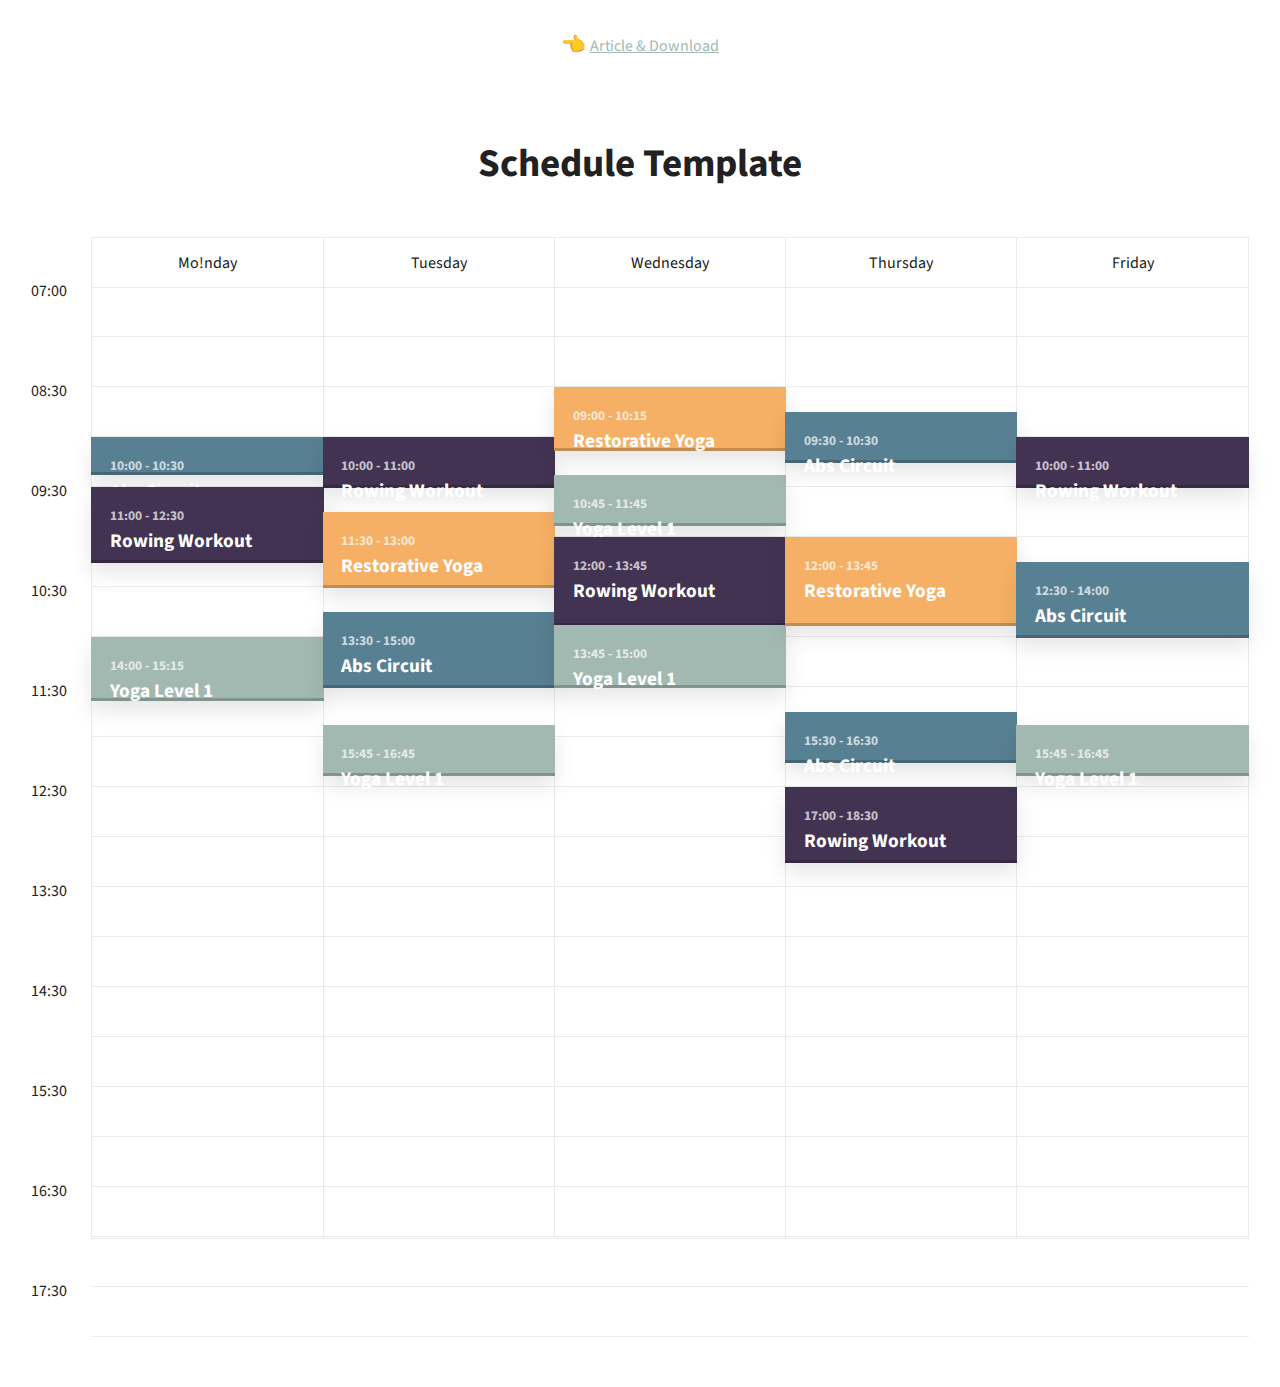
==== commit 7ffa0913: "change appbar to be short version" ====
--- a/schedule-template-master/index.html
+++ b/schedule-template-master/index.html
@@ -17,6 +17,9 @@
   <div class="cd-schedule cd-schedule--loading margin-top-lg margin-bottom-lg js-cd-schedule">
     <div class="cd-schedule__timeline">
       <ul>
+        <li><span>07:00</span></li>
+        <li><span>08:00</span></li>
+        <li><span>08:30</span></li>
         <li><span>09:00</span></li>
         <li><span>09:30</span></li>
         <li><span>10:00</span></li>
@@ -38,25 +41,25 @@
         <li><span>18:00</span></li>
       </ul>
     </div> <!-- .cd-schedule__timeline -->
-  
+
     <div class="cd-schedule__events">
       <ul>
         <li class="cd-schedule__group">
-          <div class="cd-schedule__top-info"><span>Monday</span></div>
-  
-          <ul>
-            <li class="cd-schedule__event">
-              <a data-start="09:30" data-end="10:30" data-content="event-abs-circuit" data-event="event-1" href="#0">
-                <em class="cd-schedule__name">Abs Circuit</em>
-              </a>
-            </li>
-  
+          <div class="cd-schedule__top-info"><span>Mo!nday</span></div>
+
+          <ul>
+            <li class="cd-schedule__event">
+              <a data-start="10:00" data-end="10:30" data-content="event-abs-circuit" data-event="event-1" href="#0">
+                <em class="cd-schedule__name">Abs Circuit</em>
+              </a>
+            </li>
+
             <li class="cd-schedule__event">
               <a data-start="11:00" data-end="12:30" data-content="event-rowing-workout" data-event="event-2" href="#0">
                 <em class="cd-schedule__name">Rowing Workout</em>
               </a>
             </li>
-  
+
             <li class="cd-schedule__event">
               <a data-start="14:00" data-end="15:15"  data-content="event-yoga-1" data-event="event-3" href="#0">
                 <em class="cd-schedule__name">Yoga Level 1</em>
@@ -64,29 +67,29 @@
             </li>
           </ul>
         </li>
-  
+
         <li class="cd-schedule__group">
           <div class="cd-schedule__top-info"><span>Tuesday</span></div>
-  
+
           <ul>
             <li class="cd-schedule__event">
               <a data-start="10:00" data-end="11:00"  data-content="event-rowing-workout" data-event="event-2" href="#0">
                 <em class="cd-schedule__name">Rowing Workout</em>
               </a>
             </li>
-  
+
             <li class="cd-schedule__event">
               <a data-start="11:30" data-end="13:00"  data-content="event-restorative-yoga" data-event="event-4" href="#0">
                 <em class="cd-schedule__name">Restorative Yoga</em>
               </a>
             </li>
-  
+
             <li class="cd-schedule__event">
               <a data-start="13:30" data-end="15:00" data-content="event-abs-circuit" data-event="event-1" href="#0">
                 <em class="cd-schedule__name">Abs Circuit</em>
               </a>
             </li>
-  
+
             <li class="cd-schedule__event">
               <a data-start="15:45" data-end="16:45"  data-content="event-yoga-1" data-event="event-3" href="#0">
                 <em class="cd-schedule__name">Yoga Level 1</em>
@@ -94,29 +97,29 @@
             </li>
           </ul>
         </li>
-  
+
         <li class="cd-schedule__group">
           <div class="cd-schedule__top-info"><span>Wednesday</span></div>
-  
+
           <ul>
             <li class="cd-schedule__event">
               <a data-start="09:00" data-end="10:15" data-content="event-restorative-yoga" data-event="event-4" href="#0">
                 <em class="cd-schedule__name">Restorative Yoga</em>
               </a>
             </li>
-  
+
             <li class="cd-schedule__event">
               <a data-start="10:45" data-end="11:45" data-content="event-yoga-1" data-event="event-3" href="#0">
                 <em class="cd-schedule__name">Yoga Level 1</em>
               </a>
             </li>
-  
+
             <li class="cd-schedule__event">
               <a data-start="12:00" data-end="13:45"  data-content="event-rowing-workout" data-event="event-2" href="#0">
                 <em class="cd-schedule__name">Rowing Workout</em>
               </a>
             </li>
-  
+
             <li class="cd-schedule__event">
               <a data-start="13:45" data-end="15:00" data-content="event-yoga-1" data-event="event-3" href="#0">
                 <em class="cd-schedule__name">Yoga Level 1</em>
@@ -124,29 +127,29 @@
             </li>
           </ul>
         </li>
-  
+
         <li class="cd-schedule__group">
           <div class="cd-schedule__top-info"><span>Thursday</span></div>
-  
+
           <ul>
             <li class="cd-schedule__event">
               <a data-start="09:30" data-end="10:30" data-content="event-abs-circuit" data-event="event-1" href="#0">
                 <em class="cd-schedule__name">Abs Circuit</em>
               </a>
             </li>
-  
+
             <li class="cd-schedule__event">
               <a data-start="12:00" data-end="13:45" data-content="event-restorative-yoga" data-event="event-4" href="#0">
                 <em class="cd-schedule__name">Restorative Yoga</em>
               </a>
             </li>
-  
+
             <li class="cd-schedule__event">
               <a data-start="15:30" data-end="16:30" data-content="event-abs-circuit" data-event="event-1" href="#0">
                 <em class="cd-schedule__name">Abs Circuit</em>
               </a>
             </li>
-  
+
             <li class="cd-schedule__event">
               <a data-start="17:00" data-end="18:30"  data-content="event-rowing-workout" data-event="event-2" href="#0">
                 <em class="cd-schedule__name">Rowing Workout</em>
@@ -154,23 +157,23 @@
             </li>
           </ul>
         </li>
-  
+
         <li class="cd-schedule__group">
           <div class="cd-schedule__top-info"><span>Friday</span></div>
-  
+
           <ul>
             <li class="cd-schedule__event">
               <a data-start="10:00" data-end="11:00"  data-content="event-rowing-workout" data-event="event-2" href="#0">
                 <em class="cd-schedule__name">Rowing Workout</em>
               </a>
             </li>
-  
+
             <li class="cd-schedule__event">
               <a data-start="12:30" data-end="14:00" data-content="event-abs-circuit" data-event="event-1" href="#0">
                 <em class="cd-schedule__name">Abs Circuit</em>
               </a>
             </li>
-  
+
             <li class="cd-schedule__event">
               <a data-start="15:45" data-end="16:45"  data-content="event-yoga-1" data-event="event-3" href="#0">
                 <em class="cd-schedule__name">Yoga Level 1</em>
@@ -180,29 +183,29 @@
         </li>
       </ul>
     </div>
-  
+
     <div class="cd-schedule-modal">
       <header class="cd-schedule-modal__header">
         <div class="cd-schedule-modal__content">
           <span class="cd-schedule-modal__date"></span>
           <h3 class="cd-schedule-modal__name"></h3>
         </div>
-  
+
         <div class="cd-schedule-modal__header-bg"></div>
       </header>
-  
+
       <div class="cd-schedule-modal__body">
         <div class="cd-schedule-modal__event-info"></div>
         <div class="cd-schedule-modal__body-bg"></div>
       </div>
-  
+
       <a href="#0" class="cd-schedule-modal__close text-replace">Close</a>
     </div>
-  
+
     <div class="cd-schedule__cover-layer"></div>
   </div> <!-- .cd-schedule -->
 
   <script src="assets/js/util.js"></script> <!-- util functions included in the CodyHouse framework -->
   <script src="assets/js/main.js"></script>
 </body>
-</html>+</html>
